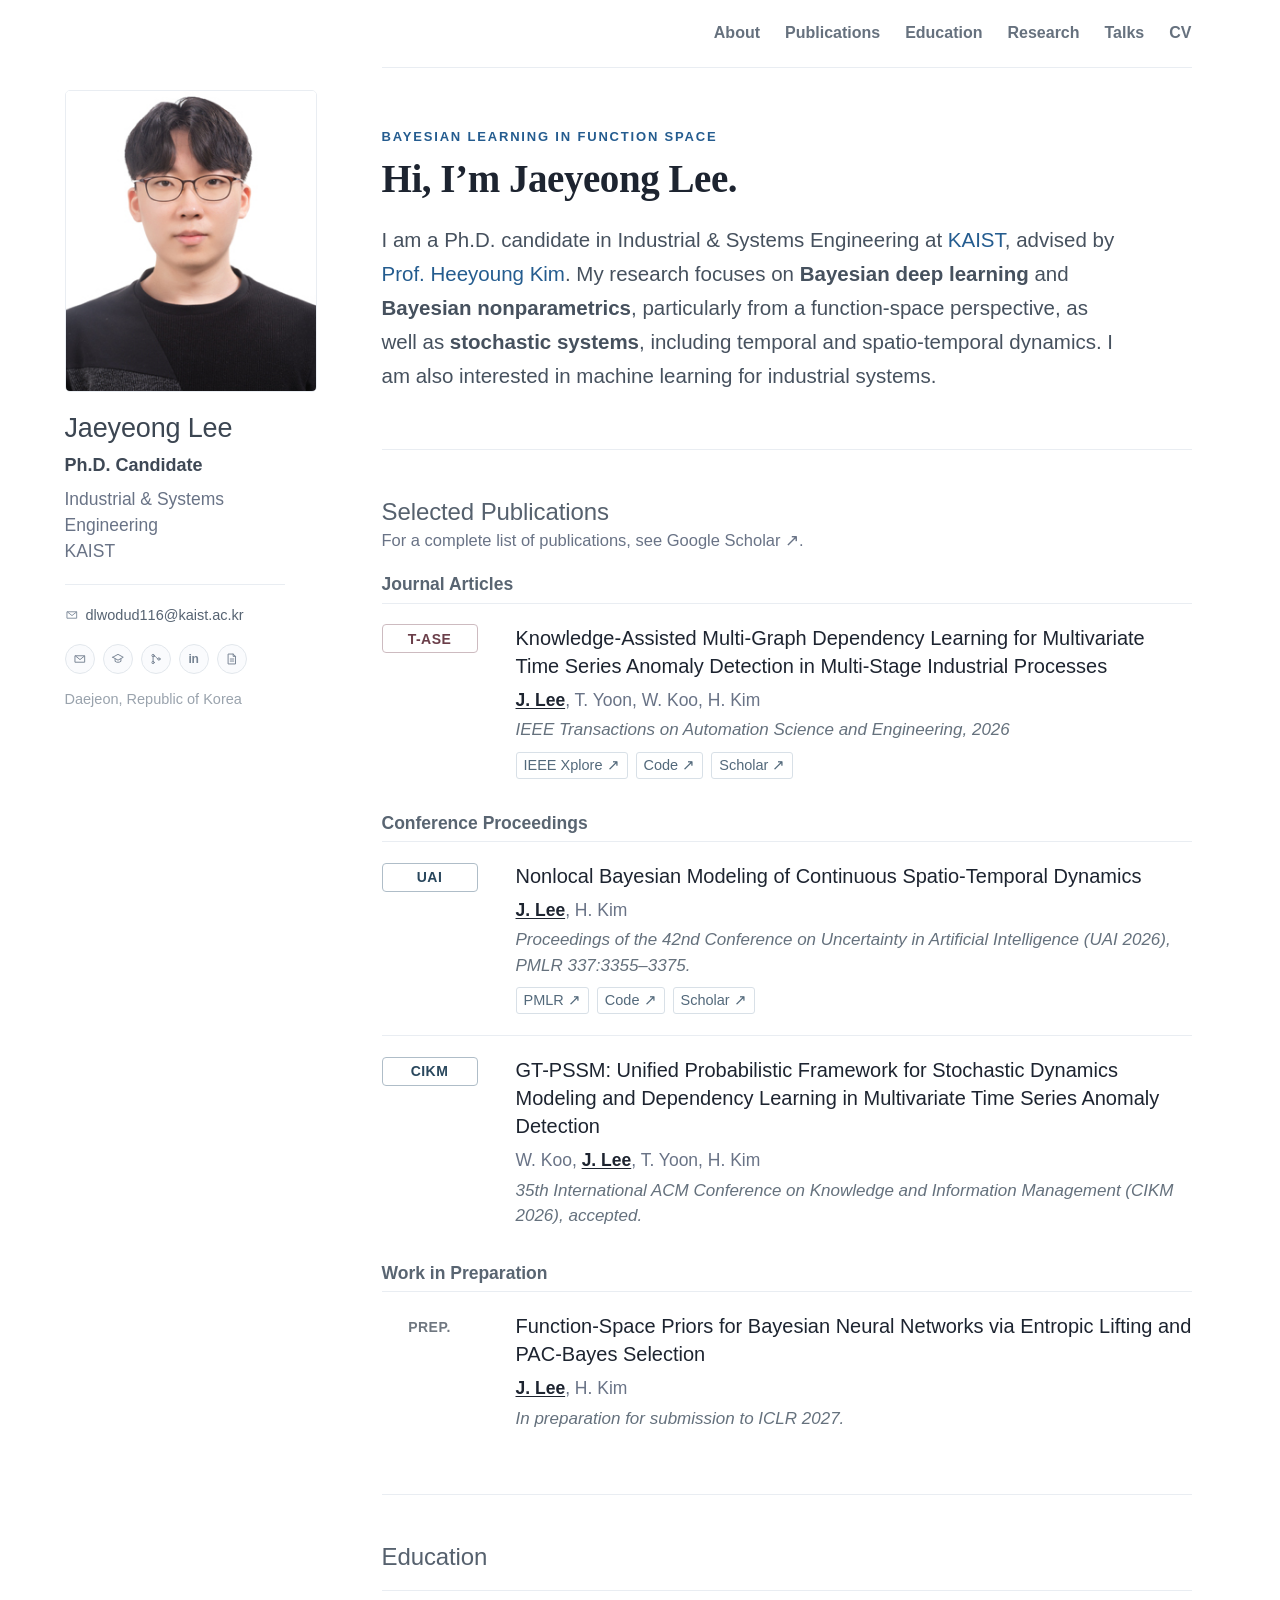
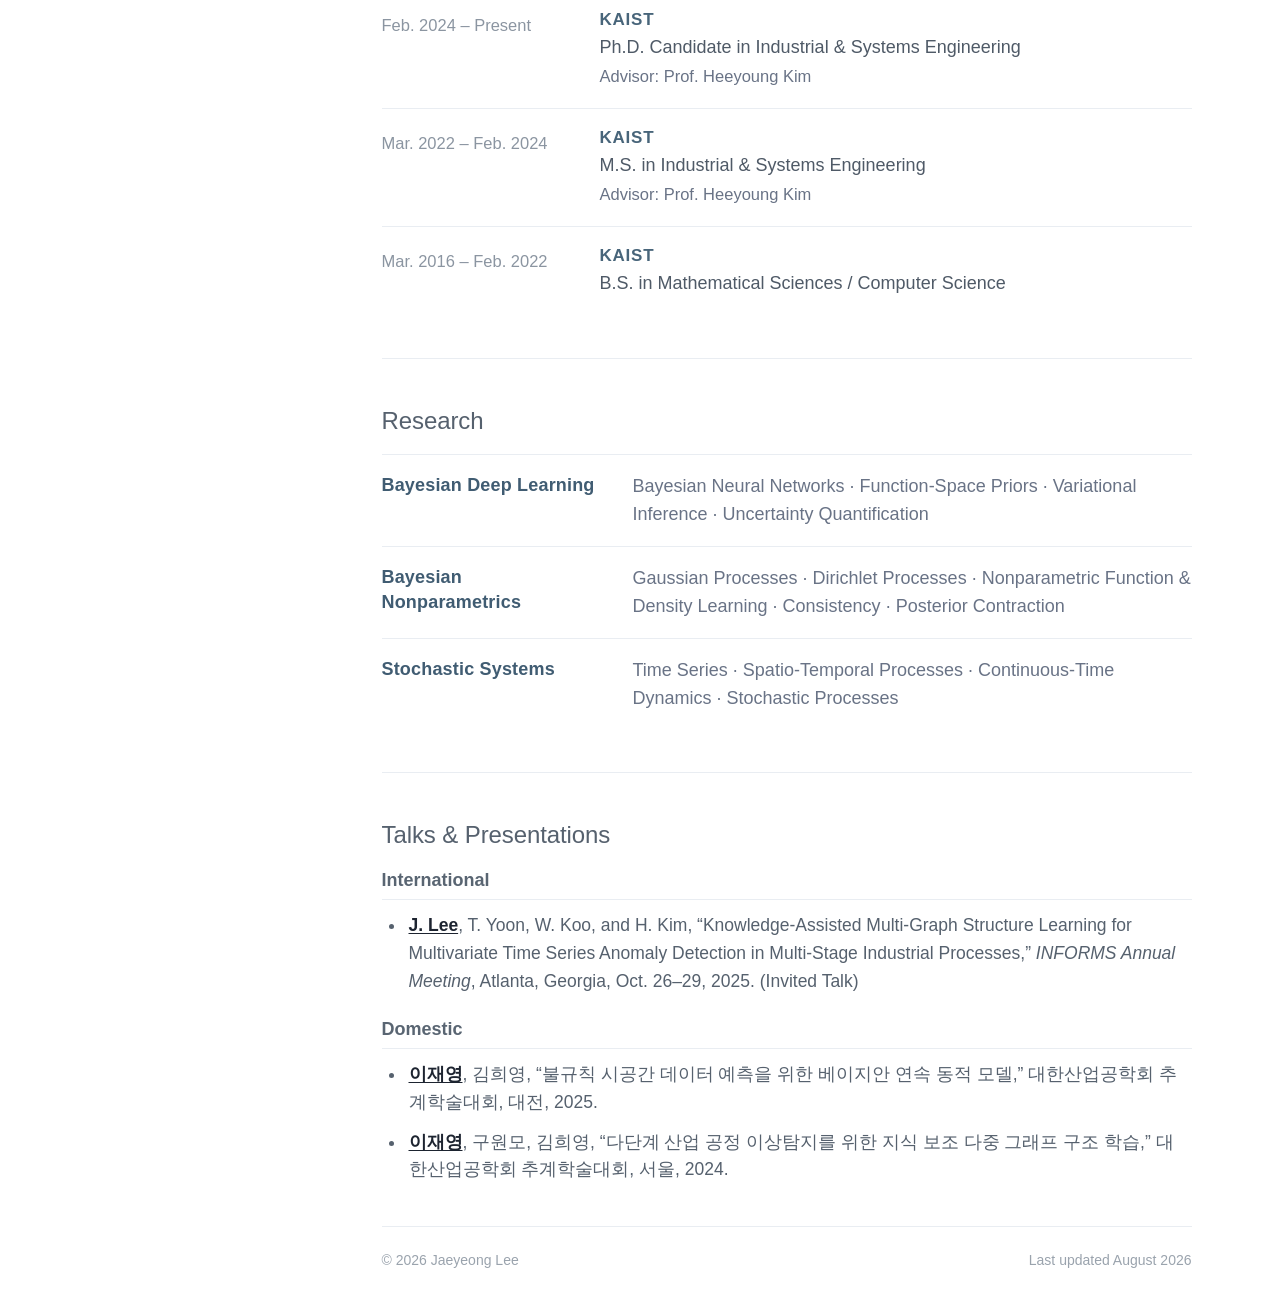
==== index.html @ d966ae67 "Use canonical IEEE and English Scholar links" ====
<!DOCTYPE html>

<html lang="en">
<head>
<meta charset="utf-8"/>
<meta content="width=device-width, initial-scale=1.0" name="viewport"/>
<meta content="Jaeyeong Lee — Ph.D. candidate at KAIST studying Bayesian deep learning, Bayesian nonparametrics, and stochastic systems, with a function-space perspective on Bayesian learning." name="description"/>
<meta content="#ffffff" name="theme-color"/>
<title>Jaeyeong Lee</title>
<link href="style.css" rel="stylesheet"/>
</head>
<body>
<div class="page-shell">
<aside aria-label="Profile" class="sidebar">
<a aria-label="Back to profile" class="portrait-wrap" href="#about">
<img alt="Portrait of Jaeyeong Lee" class="portrait" id="profile-photo" src="profile.jpg"/>
<div aria-hidden="true" class="photo-fallback" id="photo-fallback">JL</div>
</a>
<div class="identity"><h1>Jaeyeong Lee</h1><p class="role">Ph.D. Candidate</p><p class="affiliation">Industrial &amp; Systems Engineering<br/>KAIST</p></div>
<div class="sidebar-contact"><a class="contact-email" href="mailto:dlwodud116@kaist.ac.kr"><svg aria-hidden="true" viewBox="0 0 24 24"><path d="M4 6.5h16v11H4z"></path><path d="m4.5 7 7.5 6 7.5-6"></path></svg><span>dlwodud116@kaist.ac.kr</span></a><div aria-label="Profile links" class="social-links"><a aria-label="Email" class="social-link" href="mailto:dlwodud116@kaist.ac.kr" title="Email"><svg aria-hidden="true" viewBox="0 0 24 24"><path d="M4 6.5h16v11H4z"></path><path d="m4.5 7 7.5 6 7.5-6"></path></svg></a><a aria-label="Google Scholar" class="social-link" href="https://scholar.google.com/citations?user=GwBRBasAAAAJ&amp;hl=en" rel="noreferrer" target="_blank" title="Google Scholar"><svg aria-hidden="true" viewBox="0 0 24 24"><path d="M3 9 12 4l9 5-9 5-9-5Z"></path><path d="M7 12v4c2.7 2.2 7.3 2.2 10 0v-4"></path></svg></a><a aria-label="GitHub" class="social-link" href="https://github.com/JaeyeongLee1" rel="noreferrer" target="_blank" title="GitHub"><svg aria-hidden="true" viewBox="0 0 24 24"><circle cx="7" cy="6" r="2"></circle><circle cx="7" cy="18" r="2"></circle><circle cx="17" cy="12" r="2"></circle><path d="M7 8v8"></path><path d="M9 7c4 0 4 5 6 5"></path></svg></a><a aria-label="LinkedIn" class="social-link" href="https://www.linkedin.com/in/jaeyeong-lee-825931273/?isSelfProfile=true" rel="noreferrer" target="_blank" title="LinkedIn"><span aria-hidden="true" class="linkedin-mark">in</span></a><a aria-label="CV" class="social-link" href="cv.html" rel="noreferrer" target="_blank" title="CV"><svg aria-hidden="true" viewBox="0 0 24 24"><path d="M6 3.5h8l4 4v13H6z"></path><path d="M14 3.5v4h4"></path><path d="M9 12h6"></path><path d="M9 15.5h6"></path></svg></a></div></div>
<p class="sidebar-note">Daejeon, Republic of Korea</p></aside>
<main><nav aria-label="Page sections" class="top-nav"><a href="#about">About</a><a href="#publications">Publications</a><a href="#education">Education</a><a href="#research">Research</a><a href="#presentations">Talks</a><a href="cv.html" rel="noreferrer" target="_blank">CV</a></nav>
<section class="section intro-section" id="about"><p class="eyebrow">Bayesian Learning in Function Space</p><h2>Hi, I’m Jaeyeong Lee.</h2><p class="intro">I am a Ph.D. candidate in Industrial &amp; Systems Engineering at <a href="https://www.kaist.ac.kr/en/" rel="noreferrer" style="color: var(--accent);" target="_blank">KAIST</a>, advised by <a href="https://eds.kaist.ac.kr/" rel="noreferrer" style="color: var(--accent);" target="_blank">Prof. Heeyoung Kim</a>. My research focuses on <strong>Bayesian deep learning</strong> and <strong>Bayesian nonparametrics</strong>, particularly from a function-space perspective, as well as <strong>stochastic systems</strong>, including temporal and spatio-temporal dynamics. I am also interested in machine learning for industrial systems.</p></section>
<section class="section publications-section" id="publications"><div class="section-heading publication-heading"><div><h2>Selected Publications</h2><div class="scholar-link">For a complete list of publications, see <a href="https://scholar.google.com/citations?user=GwBRBasAAAAJ&amp;hl=en" rel="noreferrer" target="_blank">Google Scholar ↗</a>.</div></div></div><div class="publication-group"><h3 class="publication-group-title">Journal Articles</h3><div class="publication-list"><article class="publication"><div class="publication-label"><span>T-ASE</span></div><div class="publication-content"><h3><a href="https://ieeexplore.ieee.org/document/11614900" rel="noreferrer" target="_blank">Knowledge-Assisted Multi-Graph Dependency Learning for Multivariate Time Series Anomaly Detection in Multi-Stage Industrial Processes</a></h3><p class="authors"><strong>J. Lee</strong>, T. Yoon, W. Koo, H. Kim</p><p class="publication-venue">IEEE Transactions on Automation Science and Engineering, 2026</p><p class="pub-links"><a href="https://ieeexplore.ieee.org/document/11614900" rel="noreferrer" target="_blank">IEEE Xplore ↗</a> <a href="https://github.com/JaeyeongLee1/Knowledge-Assisted-Multi-Graph-Dependency-Learning" rel="noreferrer" target="_blank">Code ↗</a> <a href="https://scholar.google.com/citations?view_op=view_citation&amp;hl=en&amp;user=GwBRBasAAAAJ&amp;citation_for_view=GwBRBasAAAAJ:IjCSPb-OGe4C" rel="noreferrer" target="_blank">Scholar ↗</a></p></div></article></div></div><div class="publication-group"><h3 class="publication-group-title">Conference Proceedings</h3><div class="publication-list"><article class="publication"><div class="publication-label"><span>UAI</span></div><div class="publication-content"><h3><a href="https://proceedings.mlr.press/v337/lee26c.html" rel="noreferrer" target="_blank">Nonlocal Bayesian Modeling of Continuous Spatio-Temporal Dynamics</a></h3><p class="authors"><strong>J. Lee</strong>, H. Kim</p><p class="publication-venue">Proceedings of the 42nd Conference on Uncertainty in Artificial Intelligence (UAI 2026), PMLR 337:3355–3375.</p><p class="pub-links"><a href="https://proceedings.mlr.press/v337/lee26c.html" rel="noreferrer" target="_blank">PMLR ↗</a> <a href="https://github.com/JaeyeongLee1/NLBST" rel="noreferrer" target="_blank">Code ↗</a> <a href="https://scholar.google.com/citations?view_op=view_citation&amp;hl=en&amp;user=GwBRBasAAAAJ&amp;citation_for_view=GwBRBasAAAAJ:d1gkVwhDpl0C" rel="noreferrer" target="_blank">Scholar ↗</a></p></div></article><article class="publication"><div class="publication-label"><span>CIKM</span></div><div class="publication-content"><h3>GT-PSSM: Unified Probabilistic Framework for Stochastic Dynamics Modeling and Dependency Learning in Multivariate Time Series Anomaly Detection</h3><p class="authors">W. Koo, <strong>J. Lee</strong>, T. Yoon, H. Kim</p><p class="publication-venue">35th International ACM Conference on Knowledge and Information Management (CIKM 2026), accepted.</p></div></article></div></div><div class="publication-group"><h3 class="publication-group-title">Work in Preparation</h3><div class="publication-list"><article class="publication"><div class="publication-label"><span>PREP.</span></div><div class="publication-content"><h3>Function-Space Priors for Bayesian Neural Networks via Entropic Lifting and PAC-Bayes Selection</h3><p class="authors"><strong>J. Lee</strong>, H. Kim</p><p class="publication-venue">In preparation for submission to ICLR 2027.</p></div></article></div></div></section>
<section class="section" id="education"><div class="section-heading"><h2>Education</h2></div><div class="education-list"><article class="education-item"><div class="education-date">Feb. 2024 – Present</div><div><h3>KAIST</h3><p class="education-degree">Ph.D. Candidate in Industrial &amp; Systems Engineering</p><p class="muted">Advisor: Prof. Heeyoung Kim</p></div></article><article class="education-item"><div class="education-date">Mar. 2022 – Feb. 2024</div><div><h3>KAIST</h3><p class="education-degree">M.S. in Industrial &amp; Systems Engineering</p><p class="muted">Advisor: Prof. Heeyoung Kim</p></div></article><article class="education-item"><div class="education-date">Mar. 2016 – Feb. 2022</div><div><h3>KAIST</h3><p class="education-degree">B.S. in Mathematical Sciences / Computer Science</p></div></article></div></section>
<section class="section" id="research"><div class="section-heading"><h2>Research</h2></div><div class="interest-list"><article><h3>Bayesian Deep Learning</h3><p>Bayesian Neural Networks · Function-Space Priors · Variational Inference · Uncertainty Quantification</p></article><article><h3>Bayesian Nonparametrics</h3><p>Gaussian Processes · Dirichlet Processes · Nonparametric Function &amp; Density Learning · Consistency · Posterior Contraction</p></article><article><h3>Stochastic Systems</h3><p>Time Series · Spatio-Temporal Processes · Continuous-Time Dynamics · Stochastic Processes</p></article></div></section>
<section class="section" id="presentations"><div class="section-heading"><h2>Talks &amp; Presentations</h2></div><div class="presentation-group"><h3 class="presentation-group-title">International</h3><ul class="presentation-list"><li><strong>J. Lee</strong>, T. Yoon, W. Koo, and H. Kim, “Knowledge-Assisted Multi-Graph Structure Learning for Multivariate Time Series Anomaly Detection in Multi-Stage Industrial Processes,” <em>INFORMS Annual Meeting</em>, Atlanta, Georgia, Oct. 26–29, 2025. (Invited Talk)</li></ul></div><div class="presentation-group"><h3 class="presentation-group-title">Domestic</h3><ul class="presentation-list"><li><strong>이재영</strong>, 김희영, “불규칙 시공간 데이터 예측을 위한 베이지안 연속 동적 모델,” 대한산업공학회 추계학술대회, 대전, 2025.</li><li><strong>이재영</strong>, 구원모, 김희영, “다단계 산업 공정 이상탐지를 위한 지식 보조 다중 그래프 구조 학습,” 대한산업공학회 추계학술대회, 서울, 2024.</li></ul></div></section>
<footer><p>© <span id="year"></span> Jaeyeong Lee</p><p>Last updated August 2026</p></footer></main></div><script src="script.js"></script></body></html>
---- style.css ----
:root {
  --bg: #ffffff;
  --text: #1d2430;
  --muted: #697386;
  --line: #e9edf2;
  --soft: #f7f9fb;
  --accent: #245c8f;
  --accent-soft: #eaf2f8;
  --sidebar-width: 245px;
  --content-width: 810px;
}

* {
  box-sizing: border-box;
}

html {
  scroll-behavior: smooth;
}

body {
  margin: 0;
  background: var(--bg);
  color: var(--text);
  font-family: -apple-system, BlinkMacSystemFont, "Segoe UI", Helvetica, Arial, sans-serif;
  font-size: 19px;
  line-height: 1.64;
  -webkit-font-smoothing: antialiased;
}

a {
  color: inherit;
  text-decoration: none;
}

a:hover {
  color: var(--accent);
}

.page-shell {
  width: min(calc(var(--sidebar-width) + var(--content-width) + 96px), calc(100% - 48px));
  margin: 0 auto;
  display: grid;
  grid-template-columns: var(--sidebar-width) minmax(0, var(--content-width));
  gap: 72px;
  align-items: start;
}

.sidebar {
  position: sticky;
  top: 46px;
  min-height: calc(100vh - 92px);
  padding: 44px 0 28px;
}

.portrait-wrap {
  width: 252px;
  height: 302.4px;
  display: block;
  position: relative;
  overflow: hidden;
  border-radius: 5px;
  background: linear-gradient(145deg, #eaf0f5, #f6f8fa);
  border: 1px solid var(--line);
  margin-bottom: 20px;
}

.portrait {
  width: 100%;
  height: 100%;
  object-fit: cover;
  display: block;
}

.photo-fallback {
  position: absolute;
  inset: 0;
  display: none;
  align-items: center;
  justify-content: center;
  color: #6c7b8a;
  font-family: Georgia, "Times New Roman", serif;
  font-size: 42px;
  letter-spacing: -1px;
}

.photo-fallback.visible {
  display: flex;
}

.identity h1 {
  margin: 0 0 5px;
  color: #3c4652;
  font-family: inherit;
  font-size: 27px;
  font-weight: 500;
  letter-spacing: -0.15px;
  line-height: 1.25;
}

.role {
  margin: 0;
  color: #3e4855;
  font-size: 18px;
  font-weight: 600;
}

.affiliation {
  margin: 5px 0 0;
  color: var(--muted);
  font-size: 17.5px;
  line-height: 1.5;
}

.sidebar-contact {
  width: 220px;
  margin-top: 20px;
  padding-top: 15px;
  border-top: 1px solid var(--line);
}

.contact-email {
  display: inline-flex;
  align-items: center;
  gap: 7px;
  max-width: 100%;
  color: #566372;
  font-size: 14.5px;
  line-height: 1.35;
}

.contact-email svg {
  width: 14px;
  height: 14px;
  flex: 0 0 auto;
  fill: none;
  stroke: #7b8897;
  stroke-width: 1.55;
  stroke-linecap: round;
  stroke-linejoin: round;
}

.contact-email:hover {
  color: var(--accent);
}

.contact-email:hover svg {
  stroke: var(--accent);
}

.social-links {
  display: flex;
  align-items: center;
  gap: 8px;
  margin-top: 12px;
}

.social-link {
  width: 30px;
  height: 30px;
  display: inline-flex;
  align-items: center;
  justify-content: center;
  border: 1px solid #e2e7ec;
  border-radius: 50%;
  background: #fafbfd;
  color: #778493;
  transition: color 0.16s ease, border-color 0.16s ease, background 0.16s ease;
}

.social-link svg {
  width: 14px;
  height: 14px;
  fill: none;
  stroke: currentColor;
  stroke-width: 1.65;
  stroke-linecap: round;
  stroke-linejoin: round;
}

.social-link:hover {
  color: var(--accent);
  border-color: #c6d5e1;
  background: #f5f8fb;
}

.linkedin-mark {
  font-size: 12px;
  line-height: 1;
  font-weight: 700;
  letter-spacing: -0.03em;
}

.sidebar-note {
  margin-top: 14px;
  color: #9aa3ad;
  font-size: 14.5px;
}

main {
  min-width: 0;
  padding-bottom: 28px;
}

.top-nav {
  display: flex;
  justify-content: flex-end;
  gap: 25px;
  min-height: 68px;
  align-items: center;
  border-bottom: 1px solid var(--line);
  color: #66717e;
  font-size: 16px;
  font-weight: 600;
}

.top-nav a:hover {
  color: var(--text);
}

.section {
  padding: 46px 0 42px;
  border-bottom: 1px solid var(--line);
  scroll-margin-top: 20px;
}

.intro-section {
  padding-top: 58px;
}

.eyebrow,
.section-kicker {
  margin: 0 0 8px;
  color: var(--accent);
  text-transform: uppercase;
  letter-spacing: 0.14em;
  font-size: 13px;
  font-weight: 700;
}

.section h2 {
  margin: 0;
  color: #56616e;
  font-family: inherit;
  font-size: 24px;
  line-height: 1.3;
  letter-spacing: -0.1px;
  font-weight: 500;
}

.intro-section h2 {
  color: var(--text);
  font-family: Georgia, "Times New Roman", serif;
  font-size: 39px;
  line-height: 1.22;
  letter-spacing: -0.45px;
  font-weight: 600;
  margin-bottom: 20px;
}

.intro {
  max-width: 745px;
  margin: 0 0 14px;
  color: #46515e;
  font-size: 20.5px;
  line-height: 1.66;
}

.section-heading {
  margin-bottom: 18px;
}

.interest-list {
  display: grid;
  gap: 0;
  border-top: 1px solid var(--line);
}

.interest-list article {
  padding: 18px 0 17px;
  display: grid;
  grid-template-columns: 225px 1fr;
  gap: 26px;
  border-bottom: 1px solid var(--line);
}

.interest-list article:last-child {
  border-bottom: 0;
}

.interest-list h3 {
  margin: 0;
  color: #405c72;
  font-size: 18px;
  line-height: 1.4;
  font-weight: 550;
  letter-spacing: 0.01em;
}

.timeline h3 {
  margin: 0;
  font-size: 18px;
  line-height: 1.4;
  font-weight: 700;
}

.interest-list p {
  margin: 0;
  color: var(--muted);
  font-size: 18px;
  line-height: 1.55;
}

.timeline {
  border-top: 1px solid var(--line);
  padding-top: 18px;
}

.timeline-item {
  position: relative;
  display: grid;
  grid-template-columns: 10px 1fr;
  gap: 17px;
}

.timeline-marker {
  width: 8px;
  height: 8px;
  margin-top: 9px;
  border-radius: 999px;
  background: var(--accent);
  box-shadow: 0 0 0 5px var(--accent-soft);
}

.timeline-title {
  margin: 3px 0 2px;
  color: #3e4855;
  font-size: 18px;
}

.muted {
  color: var(--muted);
  font-size: 16.5px;
  margin: 0;
}

.education-list {
  border-top: 1px solid var(--line);
}

.education-item {
  display: grid;
  grid-template-columns: 190px 1fr;
  gap: 28px;
  padding: 18px 0;
  border-bottom: 1px solid var(--line);
}

.education-item:last-child {
  border-bottom: 0;
}

.education-date {
  color: #8b95a1;
  font-size: 16.5px;
  padding-top: 3px;
}

.education-item h3 {
  margin: 0 0 2px;
  color: #48657a;
  font-size: 17px;
  line-height: 1.3;
  font-weight: 600;
  letter-spacing: 0.045em;
}

.education-degree {
  margin: 0;
  color: #4f5a67;
  font-size: 18px;
}

.publication-heading {
  display: flex;
  align-items: end;
  justify-content: space-between;
  gap: 24px;
}

.scholar-link {
  color: var(--muted);
  font-size: 16.5px;
  white-space: nowrap;
  padding-bottom: 1px;
}

.publication-group + .publication-group {
  margin-top: 12px;
}

.publication-group-title {
  margin: 0 0 6px;
  color: #596572;
  font-size: 17.5px;
  line-height: 1.35;
  font-weight: 600;
  letter-spacing: 0;
}

.publication-list {
  border-top: 1px solid var(--line);
}

.publication {
  display: grid;
  grid-template-columns: 110px minmax(0, 1fr);
  gap: 24px;
  align-items: start;
  padding: 20px 0 21px;
  border-bottom: 1px solid var(--line);
}

.publication:last-child {
  border-bottom: 0;
}

.publication-label {
  padding-top: 0;
  transform: translateY(-3px);
}

.publication-label span {
  width: 96px;
  min-height: 29px;
  padding: 5px 11px 4px;
  display: inline-flex;
  align-items: center;
  justify-content: center;
  border: 1px solid #afbdc8;
  border-radius: 4px;
  background: #ffffff;
  color: #314f66;
  font-size: 14px;
  line-height: 1.2;
  font-weight: 650;
  letter-spacing: 0.035em;
}

.publications-section > .publication-group:not(:last-of-type) .publication-label span {
  font-size: 15px;
}

.publications-section > .publication-group:last-of-type .publication-label span {
  border-color: #cfd4d9;
  color: #6f7780;
}

.publication-content {
  min-width: 0;
}

.publication h3 {
  margin: 0 0 7px;
  font-size: 20px;
  line-height: 1.4;
  font-weight: 500;
}

.publication h3 a:hover {
  color: var(--accent);
}

.authors,
.publication-venue {
  margin: 0;
  color: var(--muted);
  font-size: 17.5px;
  line-height: 1.5;
}

.authors {
  margin-bottom: 4px;
}

.publication-venue {
  color: #65717d;
  font-size: 17px;
  font-weight: 400;
  font-style: italic;
}

.authors strong {
  color: var(--text);
  font-weight: 600;
  text-decoration: underline;
  text-decoration-thickness: 1px;
  text-underline-offset: 2px;
}

.pub-links {
  display: flex;
  gap: 8px;
  margin: 9px 0 0;
  font-size: 14.5px;
}

.pub-links a {
  padding: 2px 7px;
  border: 1px solid #d8e0e7;
  border-radius: 3px;
  color: #53697b;
  line-height: 1.45;
}

.pub-links a:hover {
  color: var(--accent);
  border-color: #b8cad8;
}

.presentation-group + .presentation-group {
  margin-top: 22px;
}

.presentation-group-title {
  margin: 0 0 7px;
  color: #596572;
  font-size: 18px;
  line-height: 1.35;
  font-weight: 600;
}

.presentation-list {
  margin: 0;
  padding: 12px 0 0 24px;
  border-top: 1px solid var(--line);
}

.presentation-list li {
  margin: 0 0 12px;
  padding-left: 3px;
  color: #56616e;
  font-size: 17.5px;
  line-height: 1.58;
}

.presentation-list li:last-child {
  margin-bottom: 0;
}

.presentation-list a {
  color: inherit;
  border-bottom: 1px solid #c4d1dc;
}

.presentation-list a:hover {
  color: var(--accent);
  border-bottom-color: var(--accent);
}

.presentation-list strong {
  color: var(--text);
  font-weight: 600;
  text-decoration: underline;
  text-decoration-thickness: 1px;
  text-underline-offset: 2px;
}

footer {
  display: flex;
  justify-content: space-between;
  gap: 16px;
  color: #9aa3ad;
  font-size: 14px;
  padding: 22px 0 8px;
}

footer p {
  margin: 0;
}

@media (max-width: 900px) {
  .page-shell {
    width: min(720px, calc(100% - 40px));
    display: block;
  }

  .sidebar {
    position: static;
    min-height: auto;
    padding: 34px 0 18px;
    display: grid;
    grid-template-columns: 120px 1fr;
    column-gap: 25px;
    align-items: start;
  }

  .portrait-wrap {
    width: 120px;
    height: 144px;
    grid-row: 1 / span 4;
    margin: 0;
  }

  .sidebar-contact {
    width: auto;
    margin-top: 12px;
    padding-top: 10px;
  }

  .sidebar-note {
    margin: 8px 0 0;
  }

  .top-nav {
    justify-content: flex-start;
    overflow-x: auto;
  }
}

@media (max-width: 620px) {
  .page-shell {
    width: min(100% - 30px, 560px);
  }

  .sidebar {
    grid-template-columns: 92px 1fr;
    column-gap: 18px;
  }

  .portrait-wrap {
    width: 92px;
    height: 112px;
  }

  .identity h1 {
    font-size: 24px;
  }

  .role {
    font-size: 16.5px;
  }

  .affiliation {
    font-size: 16px;
  }

  .contact-email {
    font-size: 14px;
  }

  .social-links {
    gap: 7px;
    margin-top: 10px;
  }

  .social-link {
    width: 28px;
    height: 28px;
  }

  .top-nav {
    gap: 18px;
    min-height: 58px;
    font-size: 15px;
  }

  .section,
  .intro-section {
    padding: 36px 0 34px;
  }

  .section h2 {
    font-size: 22px;
  }

  .intro-section h2 {
    font-size: 33px;
  }

  .intro {
    font-size: 19px;
    line-height: 1.6;
  }

  .interest-list article {
    grid-template-columns: 1fr;
    gap: 5px;
    padding: 16px 0 15px;
  }

  .interest-list h3,
  .interest-list p,
  .education-degree {
    font-size: 17px;
  }

  .education-item {
    grid-template-columns: 1fr;
    gap: 4px;
    padding: 16px 0;
  }

  .education-date,
  .muted {
    font-size: 15.5px;
  }

  .publication-heading {
    align-items: flex-start;
    flex-direction: column;
    gap: 8px;
  }

  .publication-group-title,
  .presentation-group-title {
    font-size: 17px;
  }

  .publication {
    grid-template-columns: 1fr;
    gap: 8px;
    padding: 17px 0 18px;
  }

  .publication-label {
    padding-top: 0;
  }

  .publication-label span {
    width: auto;
    min-width: 78px;
    min-height: 25px;
    font-size: 13px;
  }

  .publications-section > .publication-group:not(:last-of-type) .publication-label span {
    font-size: 13px;
  }

  .publication h3 {
    font-size: 19px;
  }

  .authors,
  .presentation-list li {
    font-size: 17px;
  }

  .publication-venue {
    font-size: 16.5px;
  }

  footer {
    flex-direction: column;
    gap: 3px;
  }
}
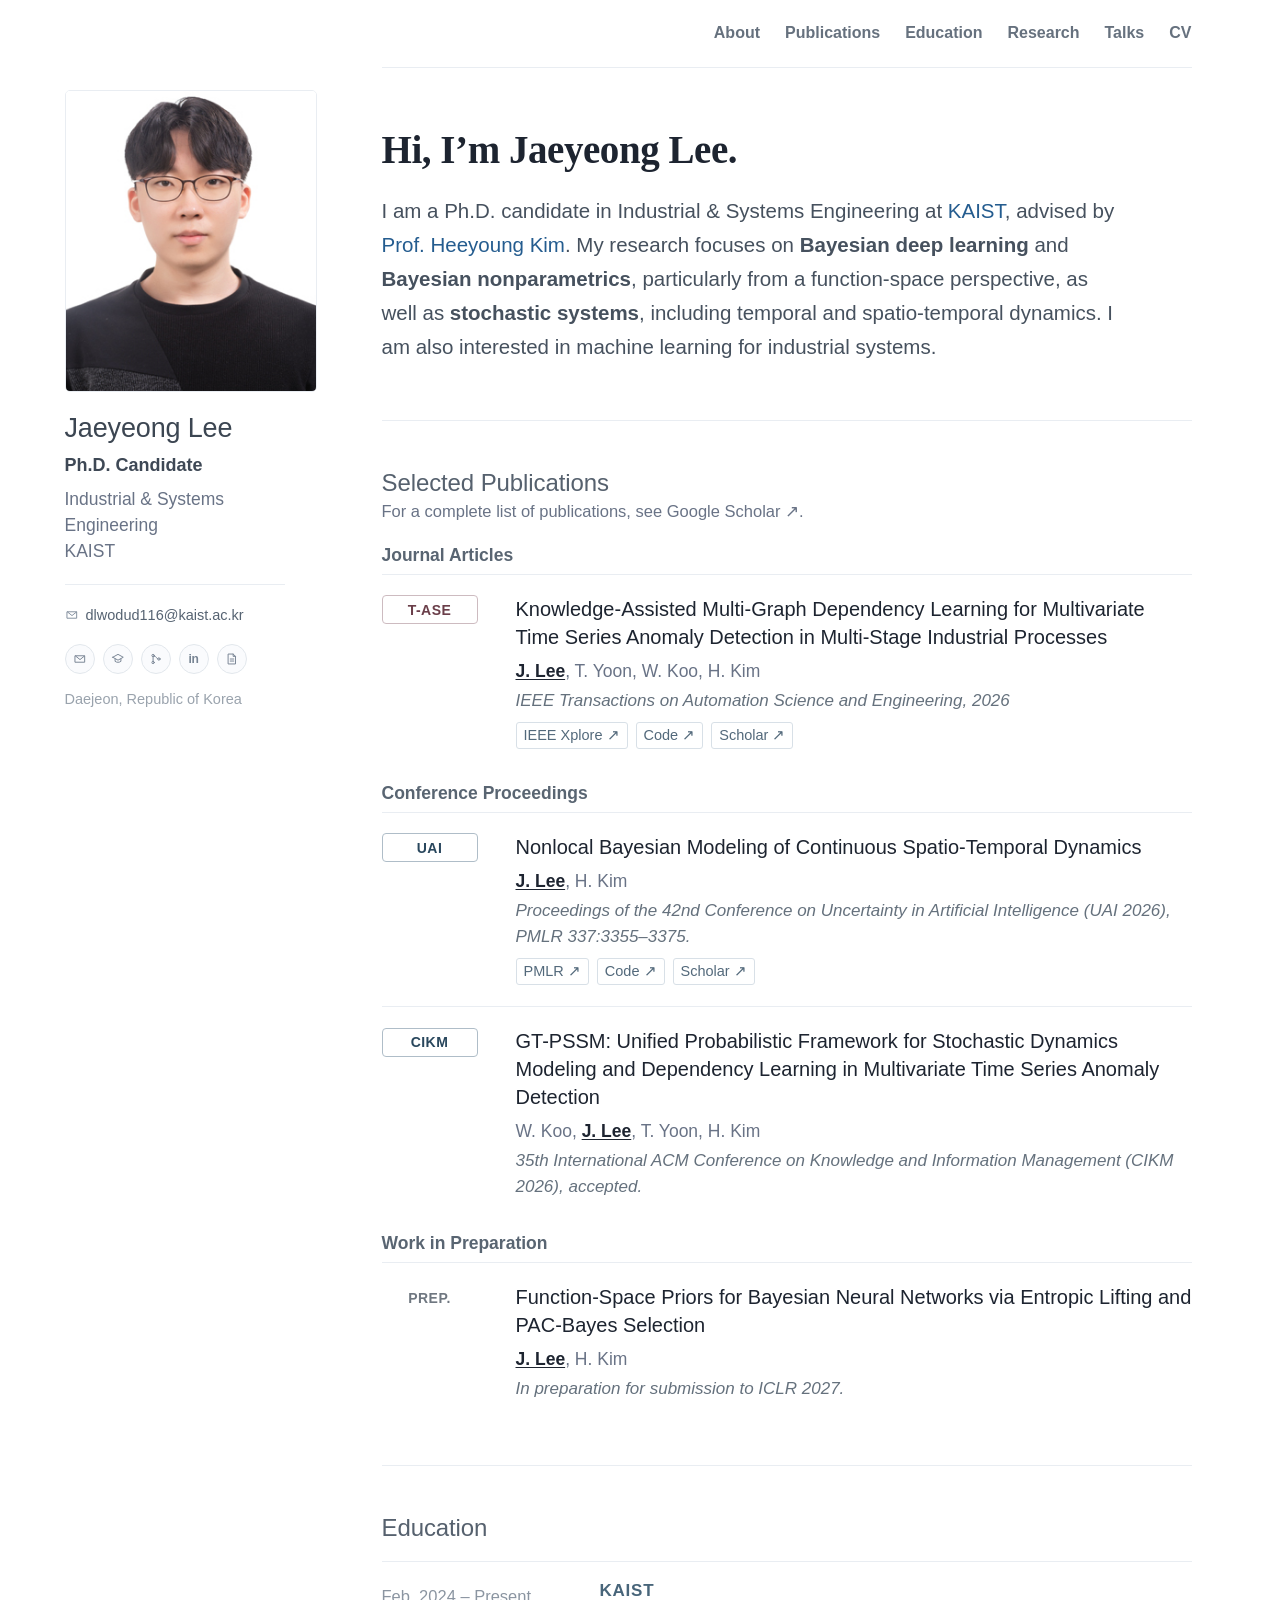
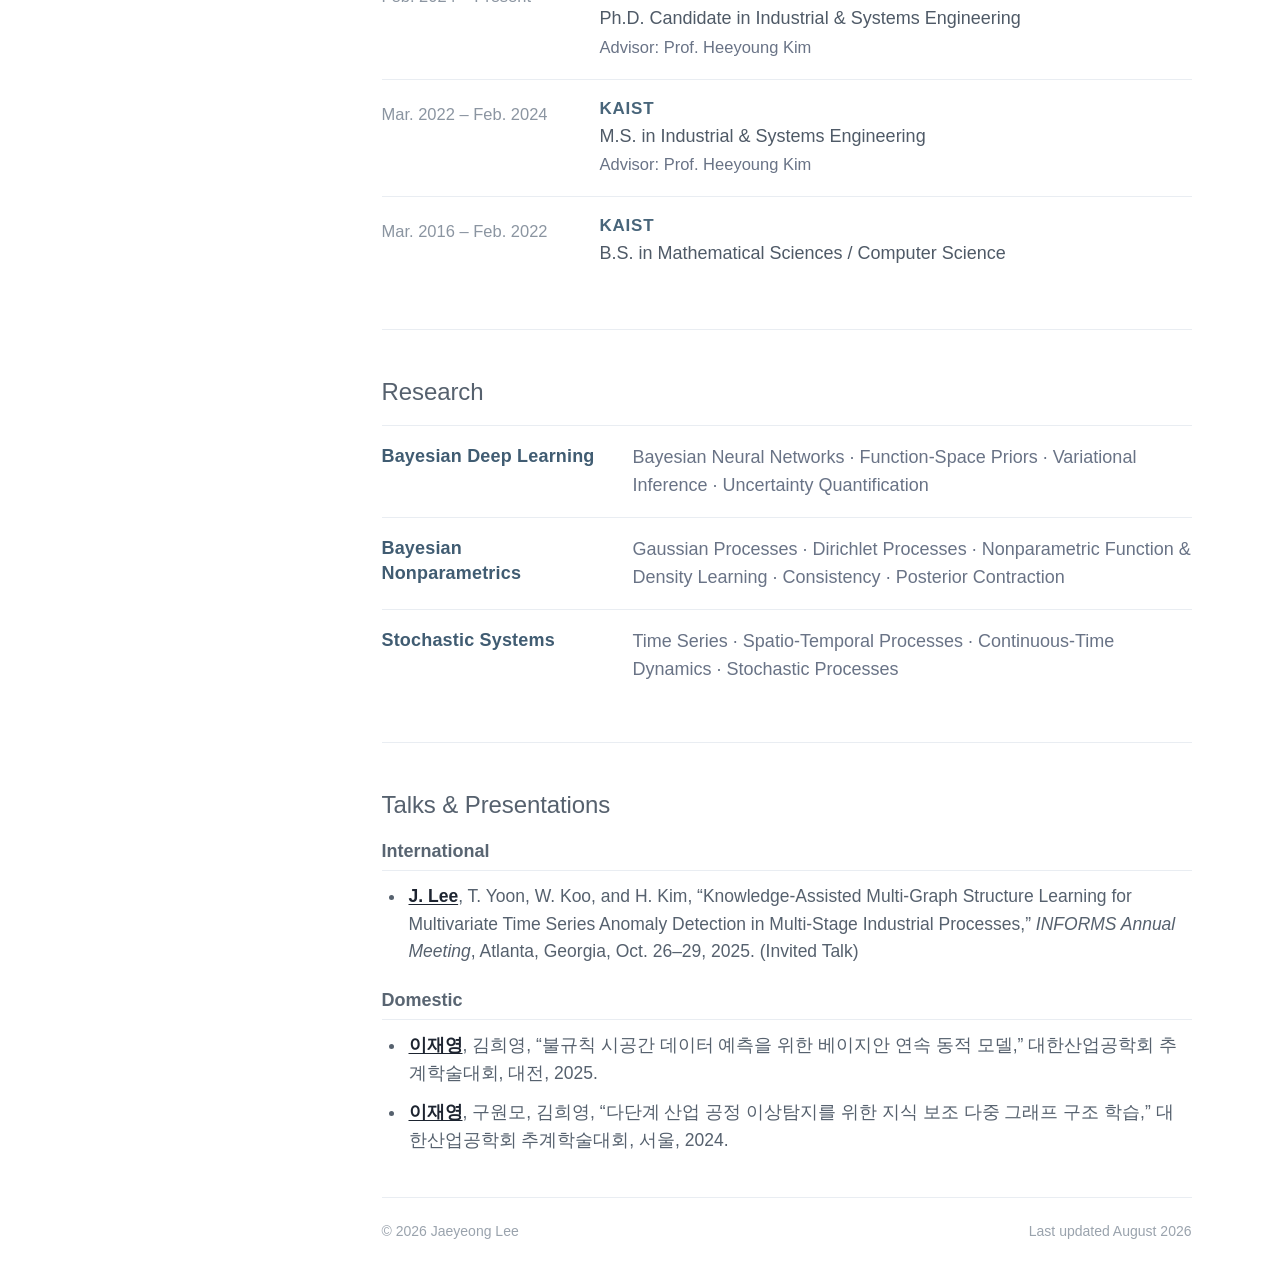
==== commit 17cb15b3: "Remove homepage eyebrow tagline" ====
--- a/index.html
+++ b/index.html
@@ -20,7 +20,7 @@
 <div class="sidebar-contact"><a class="contact-email" href="mailto:dlwodud116@kaist.ac.kr"><svg aria-hidden="true" viewBox="0 0 24 24"><path d="M4 6.5h16v11H4z"></path><path d="m4.5 7 7.5 6 7.5-6"></path></svg><span>dlwodud116@kaist.ac.kr</span></a><div aria-label="Profile links" class="social-links"><a aria-label="Email" class="social-link" href="mailto:dlwodud116@kaist.ac.kr" title="Email"><svg aria-hidden="true" viewBox="0 0 24 24"><path d="M4 6.5h16v11H4z"></path><path d="m4.5 7 7.5 6 7.5-6"></path></svg></a><a aria-label="Google Scholar" class="social-link" href="https://scholar.google.com/citations?user=GwBRBasAAAAJ&amp;hl=en" rel="noreferrer" target="_blank" title="Google Scholar"><svg aria-hidden="true" viewBox="0 0 24 24"><path d="M3 9 12 4l9 5-9 5-9-5Z"></path><path d="M7 12v4c2.7 2.2 7.3 2.2 10 0v-4"></path></svg></a><a aria-label="GitHub" class="social-link" href="https://github.com/JaeyeongLee1" rel="noreferrer" target="_blank" title="GitHub"><svg aria-hidden="true" viewBox="0 0 24 24"><circle cx="7" cy="6" r="2"></circle><circle cx="7" cy="18" r="2"></circle><circle cx="17" cy="12" r="2"></circle><path d="M7 8v8"></path><path d="M9 7c4 0 4 5 6 5"></path></svg></a><a aria-label="LinkedIn" class="social-link" href="https://www.linkedin.com/in/jaeyeong-lee-825931273/?isSelfProfile=true" rel="noreferrer" target="_blank" title="LinkedIn"><span aria-hidden="true" class="linkedin-mark">in</span></a><a aria-label="CV" class="social-link" href="cv.html" rel="noreferrer" target="_blank" title="CV"><svg aria-hidden="true" viewBox="0 0 24 24"><path d="M6 3.5h8l4 4v13H6z"></path><path d="M14 3.5v4h4"></path><path d="M9 12h6"></path><path d="M9 15.5h6"></path></svg></a></div></div>
 <p class="sidebar-note">Daejeon, Republic of Korea</p></aside>
 <main><nav aria-label="Page sections" class="top-nav"><a href="#about">About</a><a href="#publications">Publications</a><a href="#education">Education</a><a href="#research">Research</a><a href="#presentations">Talks</a><a href="cv.html" rel="noreferrer" target="_blank">CV</a></nav>
-<section class="section intro-section" id="about"><p class="eyebrow">Bayesian Learning in Function Space</p><h2>Hi, I’m Jaeyeong Lee.</h2><p class="intro">I am a Ph.D. candidate in Industrial &amp; Systems Engineering at <a href="https://www.kaist.ac.kr/en/" rel="noreferrer" style="color: var(--accent);" target="_blank">KAIST</a>, advised by <a href="https://eds.kaist.ac.kr/" rel="noreferrer" style="color: var(--accent);" target="_blank">Prof. Heeyoung Kim</a>. My research focuses on <strong>Bayesian deep learning</strong> and <strong>Bayesian nonparametrics</strong>, particularly from a function-space perspective, as well as <strong>stochastic systems</strong>, including temporal and spatio-temporal dynamics. I am also interested in machine learning for industrial systems.</p></section>
+<section class="section intro-section" id="about"><h2>Hi, I’m Jaeyeong Lee.</h2><p class="intro">I am a Ph.D. candidate in Industrial &amp; Systems Engineering at <a href="https://www.kaist.ac.kr/en/" rel="noreferrer" style="color: var(--accent);" target="_blank">KAIST</a>, advised by <a href="https://eds.kaist.ac.kr/" rel="noreferrer" style="color: var(--accent);" target="_blank">Prof. Heeyoung Kim</a>. My research focuses on <strong>Bayesian deep learning</strong> and <strong>Bayesian nonparametrics</strong>, particularly from a function-space perspective, as well as <strong>stochastic systems</strong>, including temporal and spatio-temporal dynamics. I am also interested in machine learning for industrial systems.</p></section>
 <section class="section publications-section" id="publications"><div class="section-heading publication-heading"><div><h2>Selected Publications</h2><div class="scholar-link">For a complete list of publications, see <a href="https://scholar.google.com/citations?user=GwBRBasAAAAJ&amp;hl=en" rel="noreferrer" target="_blank">Google Scholar ↗</a>.</div></div></div><div class="publication-group"><h3 class="publication-group-title">Journal Articles</h3><div class="publication-list"><article class="publication"><div class="publication-label"><span>T-ASE</span></div><div class="publication-content"><h3><a href="https://ieeexplore.ieee.org/document/11614900" rel="noreferrer" target="_blank">Knowledge-Assisted Multi-Graph Dependency Learning for Multivariate Time Series Anomaly Detection in Multi-Stage Industrial Processes</a></h3><p class="authors"><strong>J. Lee</strong>, T. Yoon, W. Koo, H. Kim</p><p class="publication-venue">IEEE Transactions on Automation Science and Engineering, 2026</p><p class="pub-links"><a href="https://ieeexplore.ieee.org/document/11614900" rel="noreferrer" target="_blank">IEEE Xplore ↗</a> <a href="https://github.com/JaeyeongLee1/Knowledge-Assisted-Multi-Graph-Dependency-Learning" rel="noreferrer" target="_blank">Code ↗</a> <a href="https://scholar.google.com/citations?view_op=view_citation&amp;hl=en&amp;user=GwBRBasAAAAJ&amp;citation_for_view=GwBRBasAAAAJ:IjCSPb-OGe4C" rel="noreferrer" target="_blank">Scholar ↗</a></p></div></article></div></div><div class="publication-group"><h3 class="publication-group-title">Conference Proceedings</h3><div class="publication-list"><article class="publication"><div class="publication-label"><span>UAI</span></div><div class="publication-content"><h3><a href="https://proceedings.mlr.press/v337/lee26c.html" rel="noreferrer" target="_blank">Nonlocal Bayesian Modeling of Continuous Spatio-Temporal Dynamics</a></h3><p class="authors"><strong>J. Lee</strong>, H. Kim</p><p class="publication-venue">Proceedings of the 42nd Conference on Uncertainty in Artificial Intelligence (UAI 2026), PMLR 337:3355–3375.</p><p class="pub-links"><a href="https://proceedings.mlr.press/v337/lee26c.html" rel="noreferrer" target="_blank">PMLR ↗</a> <a href="https://github.com/JaeyeongLee1/NLBST" rel="noreferrer" target="_blank">Code ↗</a> <a href="https://scholar.google.com/citations?view_op=view_citation&amp;hl=en&amp;user=GwBRBasAAAAJ&amp;citation_for_view=GwBRBasAAAAJ:d1gkVwhDpl0C" rel="noreferrer" target="_blank">Scholar ↗</a></p></div></article><article class="publication"><div class="publication-label"><span>CIKM</span></div><div class="publication-content"><h3>GT-PSSM: Unified Probabilistic Framework for Stochastic Dynamics Modeling and Dependency Learning in Multivariate Time Series Anomaly Detection</h3><p class="authors">W. Koo, <strong>J. Lee</strong>, T. Yoon, H. Kim</p><p class="publication-venue">35th International ACM Conference on Knowledge and Information Management (CIKM 2026), accepted.</p></div></article></div></div><div class="publication-group"><h3 class="publication-group-title">Work in Preparation</h3><div class="publication-list"><article class="publication"><div class="publication-label"><span>PREP.</span></div><div class="publication-content"><h3>Function-Space Priors for Bayesian Neural Networks via Entropic Lifting and PAC-Bayes Selection</h3><p class="authors"><strong>J. Lee</strong>, H. Kim</p><p class="publication-venue">In preparation for submission to ICLR 2027.</p></div></article></div></div></section>
 <section class="section" id="education"><div class="section-heading"><h2>Education</h2></div><div class="education-list"><article class="education-item"><div class="education-date">Feb. 2024 – Present</div><div><h3>KAIST</h3><p class="education-degree">Ph.D. Candidate in Industrial &amp; Systems Engineering</p><p class="muted">Advisor: Prof. Heeyoung Kim</p></div></article><article class="education-item"><div class="education-date">Mar. 2022 – Feb. 2024</div><div><h3>KAIST</h3><p class="education-degree">M.S. in Industrial &amp; Systems Engineering</p><p class="muted">Advisor: Prof. Heeyoung Kim</p></div></article><article class="education-item"><div class="education-date">Mar. 2016 – Feb. 2022</div><div><h3>KAIST</h3><p class="education-degree">B.S. in Mathematical Sciences / Computer Science</p></div></article></div></section>
 <section class="section" id="research"><div class="section-heading"><h2>Research</h2></div><div class="interest-list"><article><h3>Bayesian Deep Learning</h3><p>Bayesian Neural Networks · Function-Space Priors · Variational Inference · Uncertainty Quantification</p></article><article><h3>Bayesian Nonparametrics</h3><p>Gaussian Processes · Dirichlet Processes · Nonparametric Function &amp; Density Learning · Consistency · Posterior Contraction</p></article><article><h3>Stochastic Systems</h3><p>Time Series · Spatio-Temporal Processes · Continuous-Time Dynamics · Stochastic Processes</p></article></div></section>
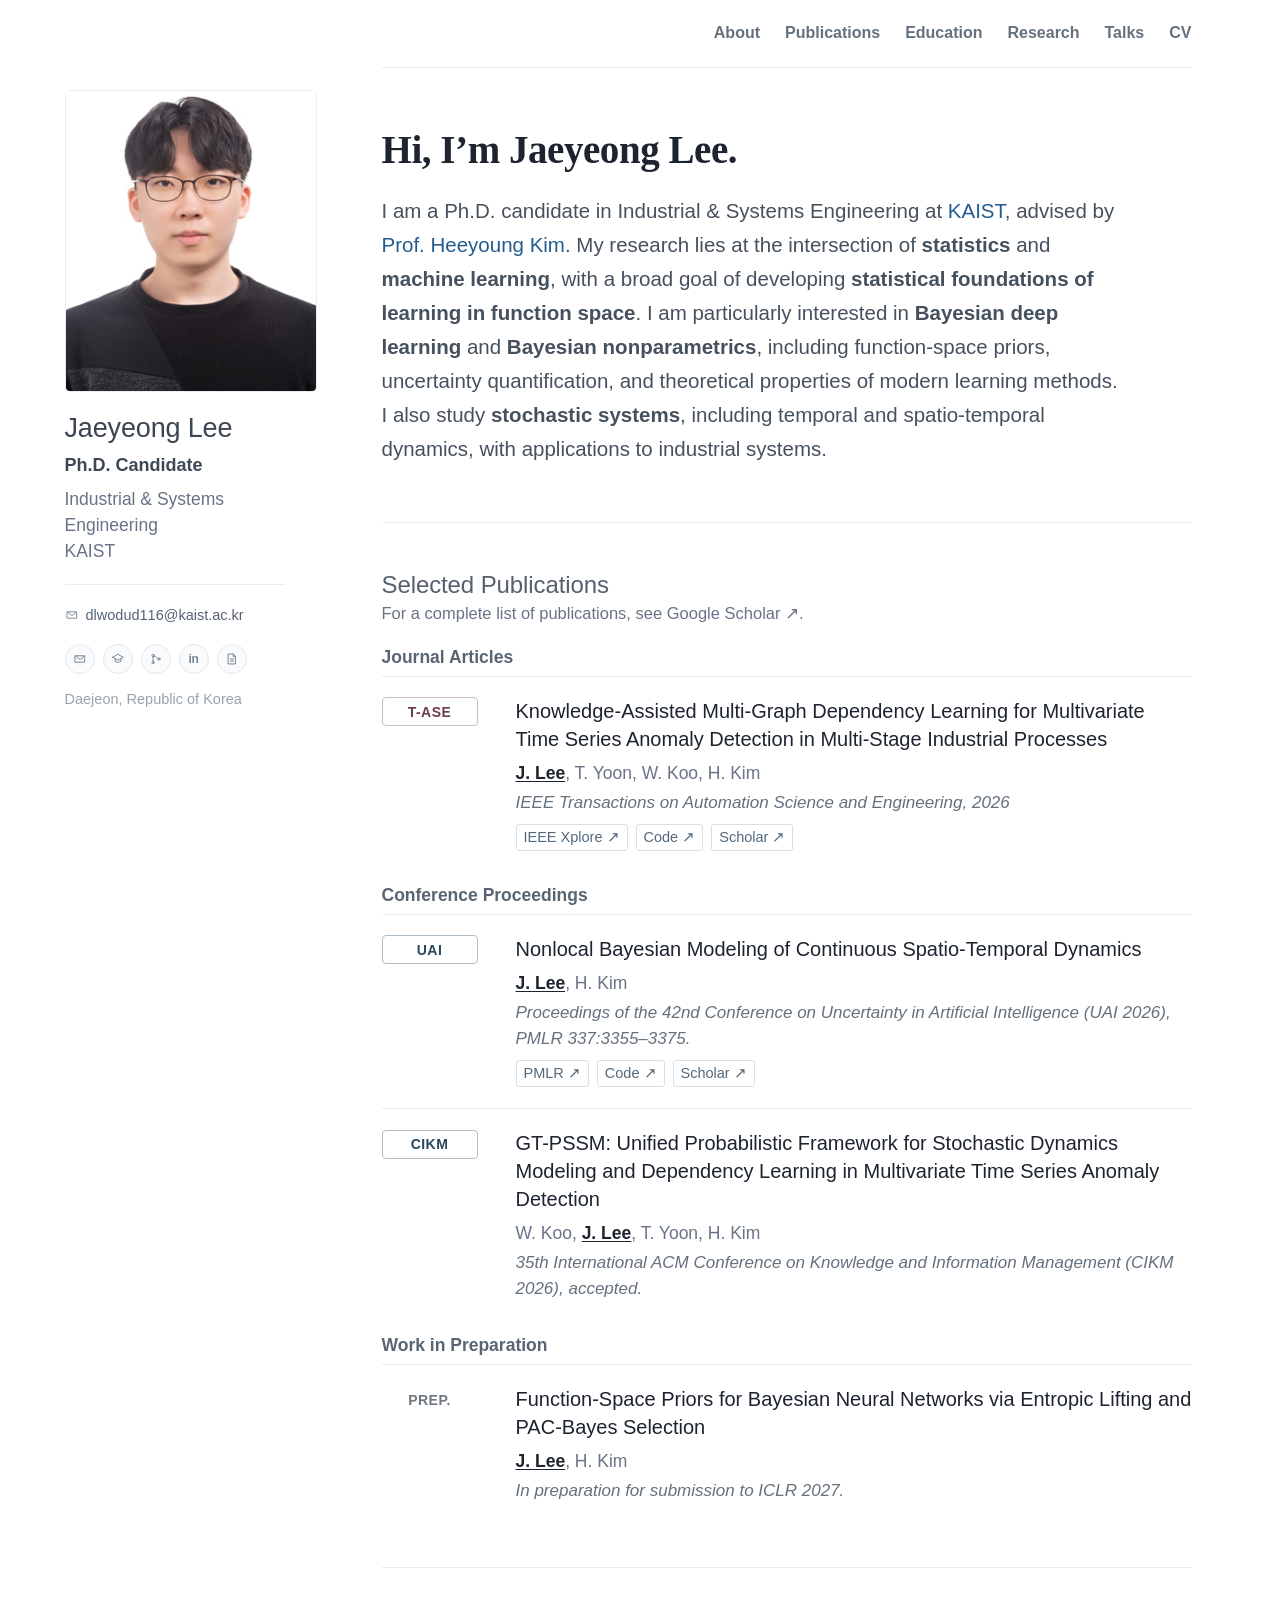
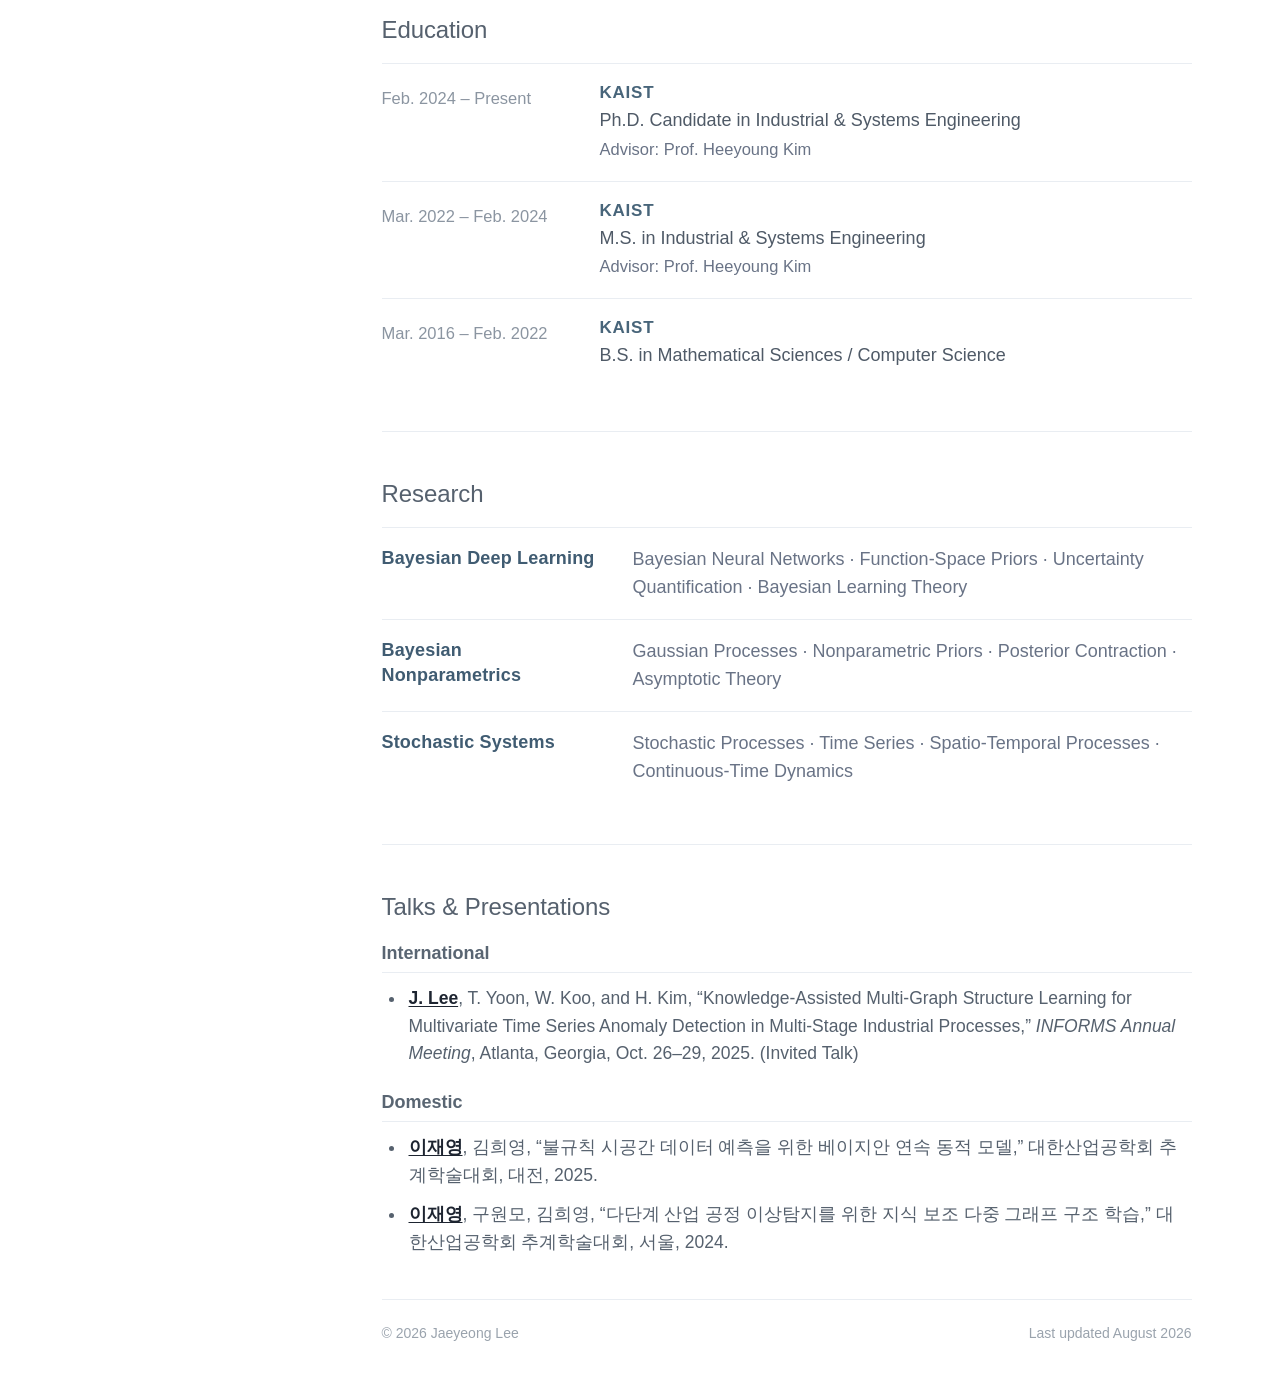
==== commit 7b1375ae: "Refine research identity and interests" ====
--- a/index.html
+++ b/index.html
@@ -4,7 +4,7 @@
 <head>
 <meta charset="utf-8"/>
 <meta content="width=device-width, initial-scale=1.0" name="viewport"/>
-<meta content="Jaeyeong Lee — Ph.D. candidate at KAIST studying Bayesian deep learning, Bayesian nonparametrics, and stochastic systems, with a function-space perspective on Bayesian learning." name="description"/>
+<meta content="Jaeyeong Lee — Ph.D. candidate at KAIST working at the intersection of statistics and machine learning, with a focus on statistical foundations of learning in function space." name="description"/>
 <meta content="#ffffff" name="theme-color"/>
 <title>Jaeyeong Lee</title>
 <link href="style.css" rel="stylesheet"/>
@@ -20,9 +20,9 @@
 <div class="sidebar-contact"><a class="contact-email" href="mailto:dlwodud116@kaist.ac.kr"><svg aria-hidden="true" viewBox="0 0 24 24"><path d="M4 6.5h16v11H4z"></path><path d="m4.5 7 7.5 6 7.5-6"></path></svg><span>dlwodud116@kaist.ac.kr</span></a><div aria-label="Profile links" class="social-links"><a aria-label="Email" class="social-link" href="mailto:dlwodud116@kaist.ac.kr" title="Email"><svg aria-hidden="true" viewBox="0 0 24 24"><path d="M4 6.5h16v11H4z"></path><path d="m4.5 7 7.5 6 7.5-6"></path></svg></a><a aria-label="Google Scholar" class="social-link" href="https://scholar.google.com/citations?user=GwBRBasAAAAJ&amp;hl=en" rel="noreferrer" target="_blank" title="Google Scholar"><svg aria-hidden="true" viewBox="0 0 24 24"><path d="M3 9 12 4l9 5-9 5-9-5Z"></path><path d="M7 12v4c2.7 2.2 7.3 2.2 10 0v-4"></path></svg></a><a aria-label="GitHub" class="social-link" href="https://github.com/JaeyeongLee1" rel="noreferrer" target="_blank" title="GitHub"><svg aria-hidden="true" viewBox="0 0 24 24"><circle cx="7" cy="6" r="2"></circle><circle cx="7" cy="18" r="2"></circle><circle cx="17" cy="12" r="2"></circle><path d="M7 8v8"></path><path d="M9 7c4 0 4 5 6 5"></path></svg></a><a aria-label="LinkedIn" class="social-link" href="https://www.linkedin.com/in/jaeyeong-lee-825931273/?isSelfProfile=true" rel="noreferrer" target="_blank" title="LinkedIn"><span aria-hidden="true" class="linkedin-mark">in</span></a><a aria-label="CV" class="social-link" href="cv.html" rel="noreferrer" target="_blank" title="CV"><svg aria-hidden="true" viewBox="0 0 24 24"><path d="M6 3.5h8l4 4v13H6z"></path><path d="M14 3.5v4h4"></path><path d="M9 12h6"></path><path d="M9 15.5h6"></path></svg></a></div></div>
 <p class="sidebar-note">Daejeon, Republic of Korea</p></aside>
 <main><nav aria-label="Page sections" class="top-nav"><a href="#about">About</a><a href="#publications">Publications</a><a href="#education">Education</a><a href="#research">Research</a><a href="#presentations">Talks</a><a href="cv.html" rel="noreferrer" target="_blank">CV</a></nav>
-<section class="section intro-section" id="about"><h2>Hi, I’m Jaeyeong Lee.</h2><p class="intro">I am a Ph.D. candidate in Industrial &amp; Systems Engineering at <a href="https://www.kaist.ac.kr/en/" rel="noreferrer" style="color: var(--accent);" target="_blank">KAIST</a>, advised by <a href="https://eds.kaist.ac.kr/" rel="noreferrer" style="color: var(--accent);" target="_blank">Prof. Heeyoung Kim</a>. My research focuses on <strong>Bayesian deep learning</strong> and <strong>Bayesian nonparametrics</strong>, particularly from a function-space perspective, as well as <strong>stochastic systems</strong>, including temporal and spatio-temporal dynamics. I am also interested in machine learning for industrial systems.</p></section>
+<section class="section intro-section" id="about"><h2>Hi, I’m Jaeyeong Lee.</h2><p class="intro">I am a Ph.D. candidate in Industrial &amp; Systems Engineering at <a href="https://www.kaist.ac.kr/en/" rel="noreferrer" style="color: var(--accent);" target="_blank">KAIST</a>, advised by <a href="https://eds.kaist.ac.kr/" rel="noreferrer" style="color: var(--accent);" target="_blank">Prof. Heeyoung Kim</a>. My research lies at the intersection of <strong>statistics</strong> and <strong>machine learning</strong>, with a broad goal of developing <strong>statistical foundations of learning in function space</strong>. I am particularly interested in <strong>Bayesian deep learning</strong> and <strong>Bayesian nonparametrics</strong>, including function-space priors, uncertainty quantification, and theoretical properties of modern learning methods. I also study <strong>stochastic systems</strong>, including temporal and spatio-temporal dynamics, with applications to industrial systems.</p></section>
 <section class="section publications-section" id="publications"><div class="section-heading publication-heading"><div><h2>Selected Publications</h2><div class="scholar-link">For a complete list of publications, see <a href="https://scholar.google.com/citations?user=GwBRBasAAAAJ&amp;hl=en" rel="noreferrer" target="_blank">Google Scholar ↗</a>.</div></div></div><div class="publication-group"><h3 class="publication-group-title">Journal Articles</h3><div class="publication-list"><article class="publication"><div class="publication-label"><span>T-ASE</span></div><div class="publication-content"><h3><a href="https://ieeexplore.ieee.org/document/11614900" rel="noreferrer" target="_blank">Knowledge-Assisted Multi-Graph Dependency Learning for Multivariate Time Series Anomaly Detection in Multi-Stage Industrial Processes</a></h3><p class="authors"><strong>J. Lee</strong>, T. Yoon, W. Koo, H. Kim</p><p class="publication-venue">IEEE Transactions on Automation Science and Engineering, 2026</p><p class="pub-links"><a href="https://ieeexplore.ieee.org/document/11614900" rel="noreferrer" target="_blank">IEEE Xplore ↗</a> <a href="https://github.com/JaeyeongLee1/Knowledge-Assisted-Multi-Graph-Dependency-Learning" rel="noreferrer" target="_blank">Code ↗</a> <a href="https://scholar.google.com/citations?view_op=view_citation&amp;hl=en&amp;user=GwBRBasAAAAJ&amp;citation_for_view=GwBRBasAAAAJ:IjCSPb-OGe4C" rel="noreferrer" target="_blank">Scholar ↗</a></p></div></article></div></div><div class="publication-group"><h3 class="publication-group-title">Conference Proceedings</h3><div class="publication-list"><article class="publication"><div class="publication-label"><span>UAI</span></div><div class="publication-content"><h3><a href="https://proceedings.mlr.press/v337/lee26c.html" rel="noreferrer" target="_blank">Nonlocal Bayesian Modeling of Continuous Spatio-Temporal Dynamics</a></h3><p class="authors"><strong>J. Lee</strong>, H. Kim</p><p class="publication-venue">Proceedings of the 42nd Conference on Uncertainty in Artificial Intelligence (UAI 2026), PMLR 337:3355–3375.</p><p class="pub-links"><a href="https://proceedings.mlr.press/v337/lee26c.html" rel="noreferrer" target="_blank">PMLR ↗</a> <a href="https://github.com/JaeyeongLee1/NLBST" rel="noreferrer" target="_blank">Code ↗</a> <a href="https://scholar.google.com/citations?view_op=view_citation&amp;hl=en&amp;user=GwBRBasAAAAJ&amp;citation_for_view=GwBRBasAAAAJ:d1gkVwhDpl0C" rel="noreferrer" target="_blank">Scholar ↗</a></p></div></article><article class="publication"><div class="publication-label"><span>CIKM</span></div><div class="publication-content"><h3>GT-PSSM: Unified Probabilistic Framework for Stochastic Dynamics Modeling and Dependency Learning in Multivariate Time Series Anomaly Detection</h3><p class="authors">W. Koo, <strong>J. Lee</strong>, T. Yoon, H. Kim</p><p class="publication-venue">35th International ACM Conference on Knowledge and Information Management (CIKM 2026), accepted.</p></div></article></div></div><div class="publication-group"><h3 class="publication-group-title">Work in Preparation</h3><div class="publication-list"><article class="publication"><div class="publication-label"><span>PREP.</span></div><div class="publication-content"><h3>Function-Space Priors for Bayesian Neural Networks via Entropic Lifting and PAC-Bayes Selection</h3><p class="authors"><strong>J. Lee</strong>, H. Kim</p><p class="publication-venue">In preparation for submission to ICLR 2027.</p></div></article></div></div></section>
 <section class="section" id="education"><div class="section-heading"><h2>Education</h2></div><div class="education-list"><article class="education-item"><div class="education-date">Feb. 2024 – Present</div><div><h3>KAIST</h3><p class="education-degree">Ph.D. Candidate in Industrial &amp; Systems Engineering</p><p class="muted">Advisor: Prof. Heeyoung Kim</p></div></article><article class="education-item"><div class="education-date">Mar. 2022 – Feb. 2024</div><div><h3>KAIST</h3><p class="education-degree">M.S. in Industrial &amp; Systems Engineering</p><p class="muted">Advisor: Prof. Heeyoung Kim</p></div></article><article class="education-item"><div class="education-date">Mar. 2016 – Feb. 2022</div><div><h3>KAIST</h3><p class="education-degree">B.S. in Mathematical Sciences / Computer Science</p></div></article></div></section>
-<section class="section" id="research"><div class="section-heading"><h2>Research</h2></div><div class="interest-list"><article><h3>Bayesian Deep Learning</h3><p>Bayesian Neural Networks · Function-Space Priors · Variational Inference · Uncertainty Quantification</p></article><article><h3>Bayesian Nonparametrics</h3><p>Gaussian Processes · Dirichlet Processes · Nonparametric Function &amp; Density Learning · Consistency · Posterior Contraction</p></article><article><h3>Stochastic Systems</h3><p>Time Series · Spatio-Temporal Processes · Continuous-Time Dynamics · Stochastic Processes</p></article></div></section>
+<section class="section" id="research"><div class="section-heading"><h2>Research</h2></div><div class="interest-list"><article><h3>Bayesian Deep Learning</h3><p>Bayesian Neural Networks · Function-Space Priors · Uncertainty Quantification · Bayesian Learning Theory</p></article><article><h3>Bayesian Nonparametrics</h3><p>Gaussian Processes · Nonparametric Priors · Posterior Contraction · Asymptotic Theory</p></article><article><h3>Stochastic Systems</h3><p>Stochastic Processes · Time Series · Spatio-Temporal Processes · Continuous-Time Dynamics</p></article></div></section>
 <section class="section" id="presentations"><div class="section-heading"><h2>Talks &amp; Presentations</h2></div><div class="presentation-group"><h3 class="presentation-group-title">International</h3><ul class="presentation-list"><li><strong>J. Lee</strong>, T. Yoon, W. Koo, and H. Kim, “Knowledge-Assisted Multi-Graph Structure Learning for Multivariate Time Series Anomaly Detection in Multi-Stage Industrial Processes,” <em>INFORMS Annual Meeting</em>, Atlanta, Georgia, Oct. 26–29, 2025. (Invited Talk)</li></ul></div><div class="presentation-group"><h3 class="presentation-group-title">Domestic</h3><ul class="presentation-list"><li><strong>이재영</strong>, 김희영, “불규칙 시공간 데이터 예측을 위한 베이지안 연속 동적 모델,” 대한산업공학회 추계학술대회, 대전, 2025.</li><li><strong>이재영</strong>, 구원모, 김희영, “다단계 산업 공정 이상탐지를 위한 지식 보조 다중 그래프 구조 학습,” 대한산업공학회 추계학술대회, 서울, 2024.</li></ul></div></section>
 <footer><p>© <span id="year"></span> Jaeyeong Lee</p><p>Last updated August 2026</p></footer></main></div><script src="script.js"></script></body></html>
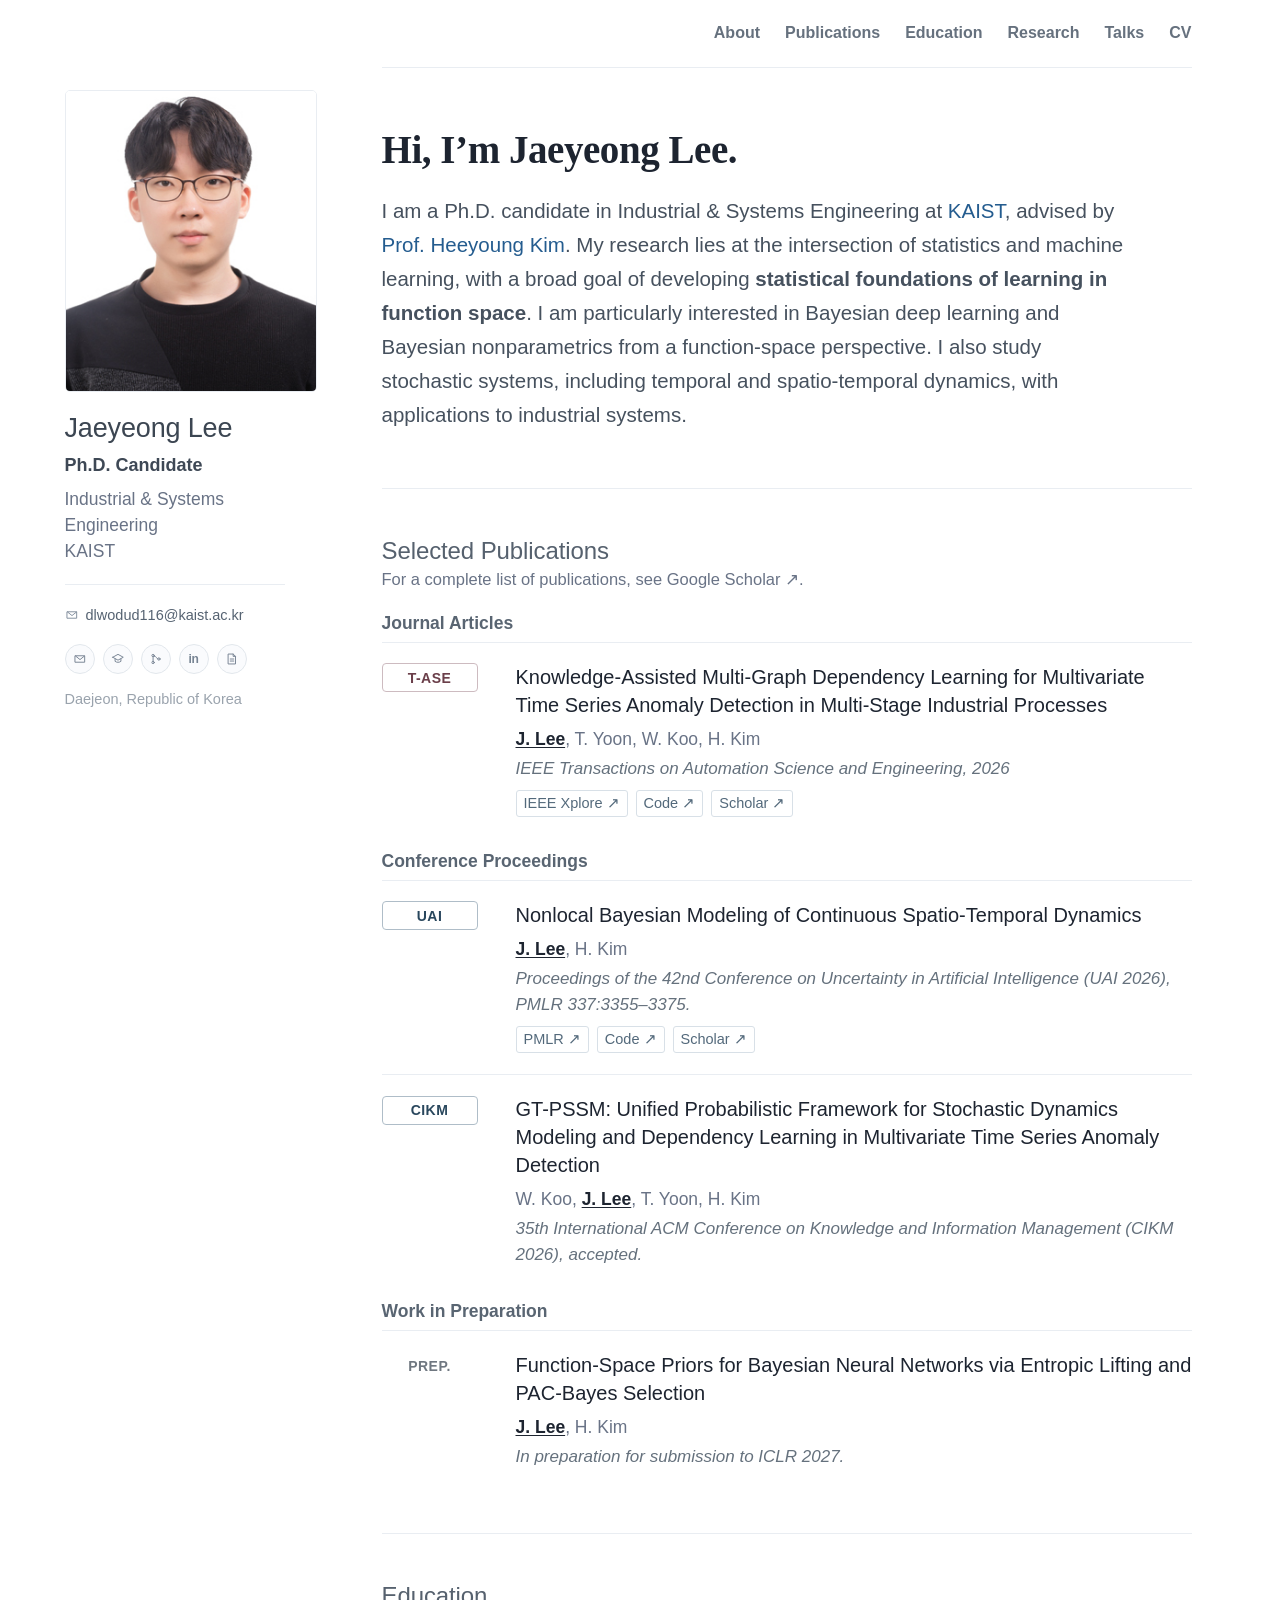
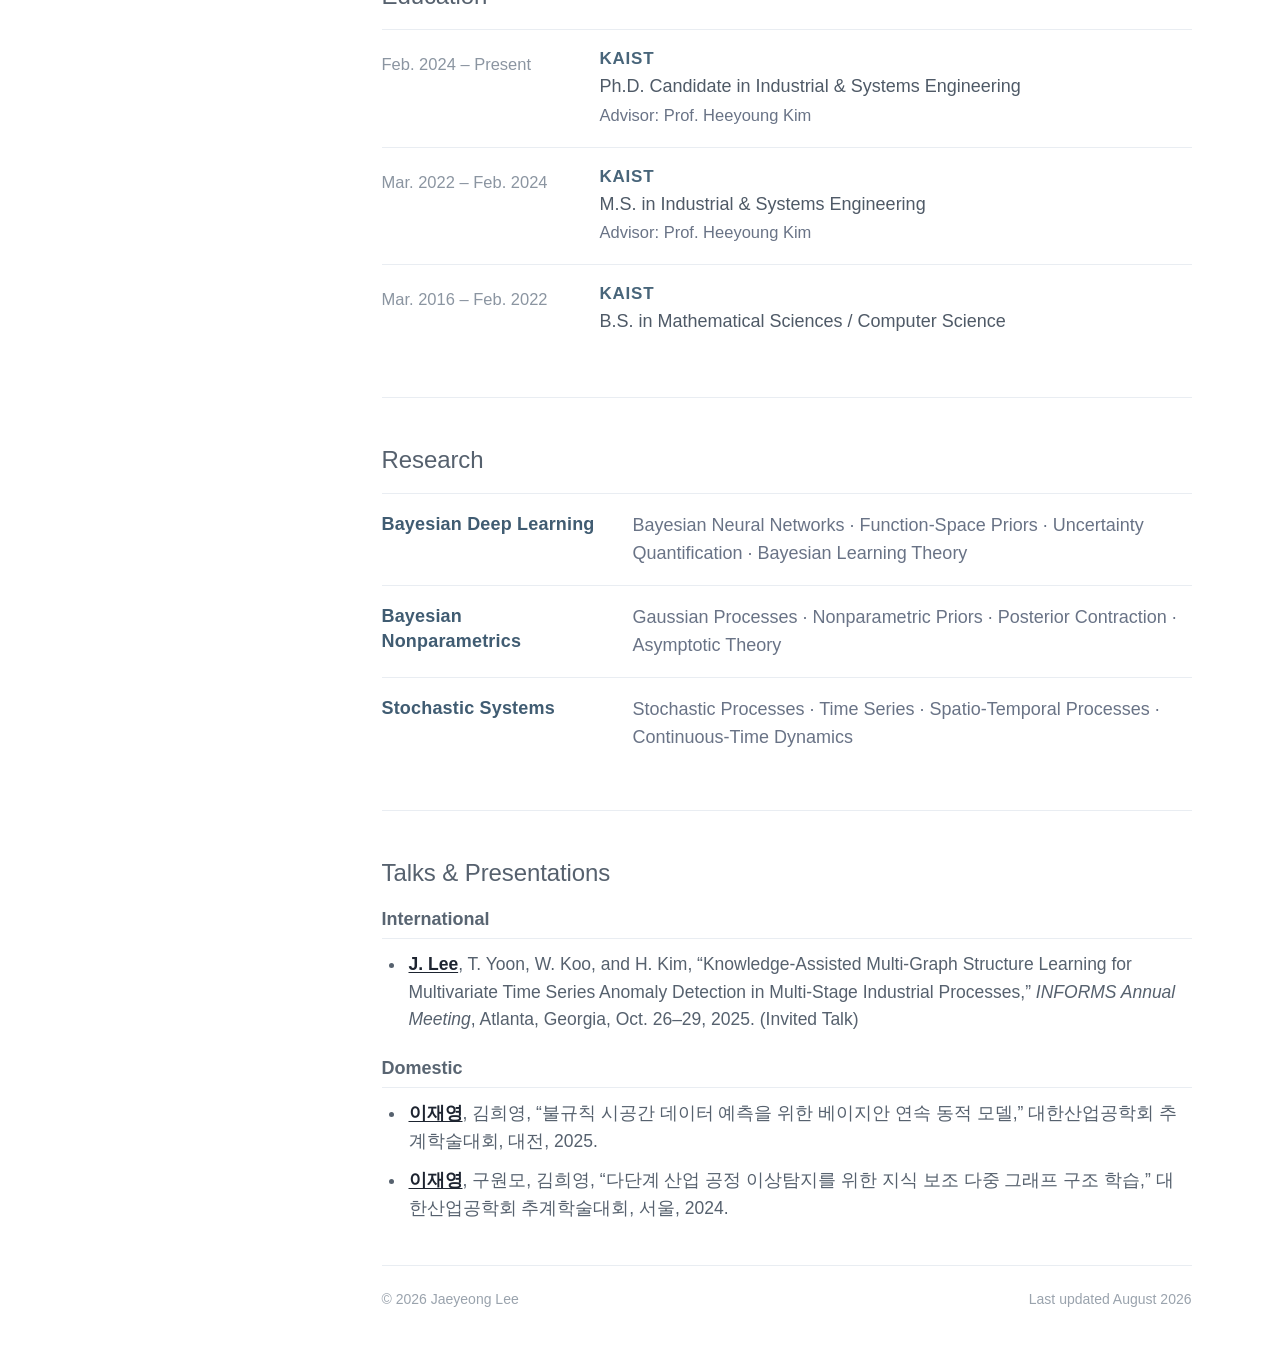
==== commit 60dd5db5: "Refine research statement and simplify emphasis" ====
--- a/index.html
+++ b/index.html
@@ -20,7 +20,7 @@
 <div class="sidebar-contact"><a class="contact-email" href="mailto:dlwodud116@kaist.ac.kr"><svg aria-hidden="true" viewBox="0 0 24 24"><path d="M4 6.5h16v11H4z"></path><path d="m4.5 7 7.5 6 7.5-6"></path></svg><span>dlwodud116@kaist.ac.kr</span></a><div aria-label="Profile links" class="social-links"><a aria-label="Email" class="social-link" href="mailto:dlwodud116@kaist.ac.kr" title="Email"><svg aria-hidden="true" viewBox="0 0 24 24"><path d="M4 6.5h16v11H4z"></path><path d="m4.5 7 7.5 6 7.5-6"></path></svg></a><a aria-label="Google Scholar" class="social-link" href="https://scholar.google.com/citations?user=GwBRBasAAAAJ&amp;hl=en" rel="noreferrer" target="_blank" title="Google Scholar"><svg aria-hidden="true" viewBox="0 0 24 24"><path d="M3 9 12 4l9 5-9 5-9-5Z"></path><path d="M7 12v4c2.7 2.2 7.3 2.2 10 0v-4"></path></svg></a><a aria-label="GitHub" class="social-link" href="https://github.com/JaeyeongLee1" rel="noreferrer" target="_blank" title="GitHub"><svg aria-hidden="true" viewBox="0 0 24 24"><circle cx="7" cy="6" r="2"></circle><circle cx="7" cy="18" r="2"></circle><circle cx="17" cy="12" r="2"></circle><path d="M7 8v8"></path><path d="M9 7c4 0 4 5 6 5"></path></svg></a><a aria-label="LinkedIn" class="social-link" href="https://www.linkedin.com/in/jaeyeong-lee-825931273/?isSelfProfile=true" rel="noreferrer" target="_blank" title="LinkedIn"><span aria-hidden="true" class="linkedin-mark">in</span></a><a aria-label="CV" class="social-link" href="cv.html" rel="noreferrer" target="_blank" title="CV"><svg aria-hidden="true" viewBox="0 0 24 24"><path d="M6 3.5h8l4 4v13H6z"></path><path d="M14 3.5v4h4"></path><path d="M9 12h6"></path><path d="M9 15.5h6"></path></svg></a></div></div>
 <p class="sidebar-note">Daejeon, Republic of Korea</p></aside>
 <main><nav aria-label="Page sections" class="top-nav"><a href="#about">About</a><a href="#publications">Publications</a><a href="#education">Education</a><a href="#research">Research</a><a href="#presentations">Talks</a><a href="cv.html" rel="noreferrer" target="_blank">CV</a></nav>
-<section class="section intro-section" id="about"><h2>Hi, I’m Jaeyeong Lee.</h2><p class="intro">I am a Ph.D. candidate in Industrial &amp; Systems Engineering at <a href="https://www.kaist.ac.kr/en/" rel="noreferrer" style="color: var(--accent);" target="_blank">KAIST</a>, advised by <a href="https://eds.kaist.ac.kr/" rel="noreferrer" style="color: var(--accent);" target="_blank">Prof. Heeyoung Kim</a>. My research lies at the intersection of <strong>statistics</strong> and <strong>machine learning</strong>, with a broad goal of developing <strong>statistical foundations of learning in function space</strong>. I am particularly interested in <strong>Bayesian deep learning</strong> and <strong>Bayesian nonparametrics</strong>, including function-space priors, uncertainty quantification, and theoretical properties of modern learning methods. I also study <strong>stochastic systems</strong>, including temporal and spatio-temporal dynamics, with applications to industrial systems.</p></section>
+<section class="section intro-section" id="about"><h2>Hi, I’m Jaeyeong Lee.</h2><p class="intro">I am a Ph.D. candidate in Industrial &amp; Systems Engineering at <a href="https://www.kaist.ac.kr/en/" rel="noreferrer" style="color: var(--accent);" target="_blank">KAIST</a>, advised by <a href="https://eds.kaist.ac.kr/" rel="noreferrer" style="color: var(--accent);" target="_blank">Prof. Heeyoung Kim</a>. My research lies at the intersection of statistics and machine learning, with a broad goal of developing <strong>statistical foundations of learning in function space</strong>. I am particularly interested in Bayesian deep learning and Bayesian nonparametrics from a function-space perspective. I also study stochastic systems, including temporal and spatio-temporal dynamics, with applications to industrial systems.</p></section>
 <section class="section publications-section" id="publications"><div class="section-heading publication-heading"><div><h2>Selected Publications</h2><div class="scholar-link">For a complete list of publications, see <a href="https://scholar.google.com/citations?user=GwBRBasAAAAJ&amp;hl=en" rel="noreferrer" target="_blank">Google Scholar ↗</a>.</div></div></div><div class="publication-group"><h3 class="publication-group-title">Journal Articles</h3><div class="publication-list"><article class="publication"><div class="publication-label"><span>T-ASE</span></div><div class="publication-content"><h3><a href="https://ieeexplore.ieee.org/document/11614900" rel="noreferrer" target="_blank">Knowledge-Assisted Multi-Graph Dependency Learning for Multivariate Time Series Anomaly Detection in Multi-Stage Industrial Processes</a></h3><p class="authors"><strong>J. Lee</strong>, T. Yoon, W. Koo, H. Kim</p><p class="publication-venue">IEEE Transactions on Automation Science and Engineering, 2026</p><p class="pub-links"><a href="https://ieeexplore.ieee.org/document/11614900" rel="noreferrer" target="_blank">IEEE Xplore ↗</a> <a href="https://github.com/JaeyeongLee1/Knowledge-Assisted-Multi-Graph-Dependency-Learning" rel="noreferrer" target="_blank">Code ↗</a> <a href="https://scholar.google.com/citations?view_op=view_citation&amp;hl=en&amp;user=GwBRBasAAAAJ&amp;citation_for_view=GwBRBasAAAAJ:IjCSPb-OGe4C" rel="noreferrer" target="_blank">Scholar ↗</a></p></div></article></div></div><div class="publication-group"><h3 class="publication-group-title">Conference Proceedings</h3><div class="publication-list"><article class="publication"><div class="publication-label"><span>UAI</span></div><div class="publication-content"><h3><a href="https://proceedings.mlr.press/v337/lee26c.html" rel="noreferrer" target="_blank">Nonlocal Bayesian Modeling of Continuous Spatio-Temporal Dynamics</a></h3><p class="authors"><strong>J. Lee</strong>, H. Kim</p><p class="publication-venue">Proceedings of the 42nd Conference on Uncertainty in Artificial Intelligence (UAI 2026), PMLR 337:3355–3375.</p><p class="pub-links"><a href="https://proceedings.mlr.press/v337/lee26c.html" rel="noreferrer" target="_blank">PMLR ↗</a> <a href="https://github.com/JaeyeongLee1/NLBST" rel="noreferrer" target="_blank">Code ↗</a> <a href="https://scholar.google.com/citations?view_op=view_citation&amp;hl=en&amp;user=GwBRBasAAAAJ&amp;citation_for_view=GwBRBasAAAAJ:d1gkVwhDpl0C" rel="noreferrer" target="_blank">Scholar ↗</a></p></div></article><article class="publication"><div class="publication-label"><span>CIKM</span></div><div class="publication-content"><h3>GT-PSSM: Unified Probabilistic Framework for Stochastic Dynamics Modeling and Dependency Learning in Multivariate Time Series Anomaly Detection</h3><p class="authors">W. Koo, <strong>J. Lee</strong>, T. Yoon, H. Kim</p><p class="publication-venue">35th International ACM Conference on Knowledge and Information Management (CIKM 2026), accepted.</p></div></article></div></div><div class="publication-group"><h3 class="publication-group-title">Work in Preparation</h3><div class="publication-list"><article class="publication"><div class="publication-label"><span>PREP.</span></div><div class="publication-content"><h3>Function-Space Priors for Bayesian Neural Networks via Entropic Lifting and PAC-Bayes Selection</h3><p class="authors"><strong>J. Lee</strong>, H. Kim</p><p class="publication-venue">In preparation for submission to ICLR 2027.</p></div></article></div></div></section>
 <section class="section" id="education"><div class="section-heading"><h2>Education</h2></div><div class="education-list"><article class="education-item"><div class="education-date">Feb. 2024 – Present</div><div><h3>KAIST</h3><p class="education-degree">Ph.D. Candidate in Industrial &amp; Systems Engineering</p><p class="muted">Advisor: Prof. Heeyoung Kim</p></div></article><article class="education-item"><div class="education-date">Mar. 2022 – Feb. 2024</div><div><h3>KAIST</h3><p class="education-degree">M.S. in Industrial &amp; Systems Engineering</p><p class="muted">Advisor: Prof. Heeyoung Kim</p></div></article><article class="education-item"><div class="education-date">Mar. 2016 – Feb. 2022</div><div><h3>KAIST</h3><p class="education-degree">B.S. in Mathematical Sciences / Computer Science</p></div></article></div></section>
 <section class="section" id="research"><div class="section-heading"><h2>Research</h2></div><div class="interest-list"><article><h3>Bayesian Deep Learning</h3><p>Bayesian Neural Networks · Function-Space Priors · Uncertainty Quantification · Bayesian Learning Theory</p></article><article><h3>Bayesian Nonparametrics</h3><p>Gaussian Processes · Nonparametric Priors · Posterior Contraction · Asymptotic Theory</p></article><article><h3>Stochastic Systems</h3><p>Stochastic Processes · Time Series · Spatio-Temporal Processes · Continuous-Time Dynamics</p></article></div></section>
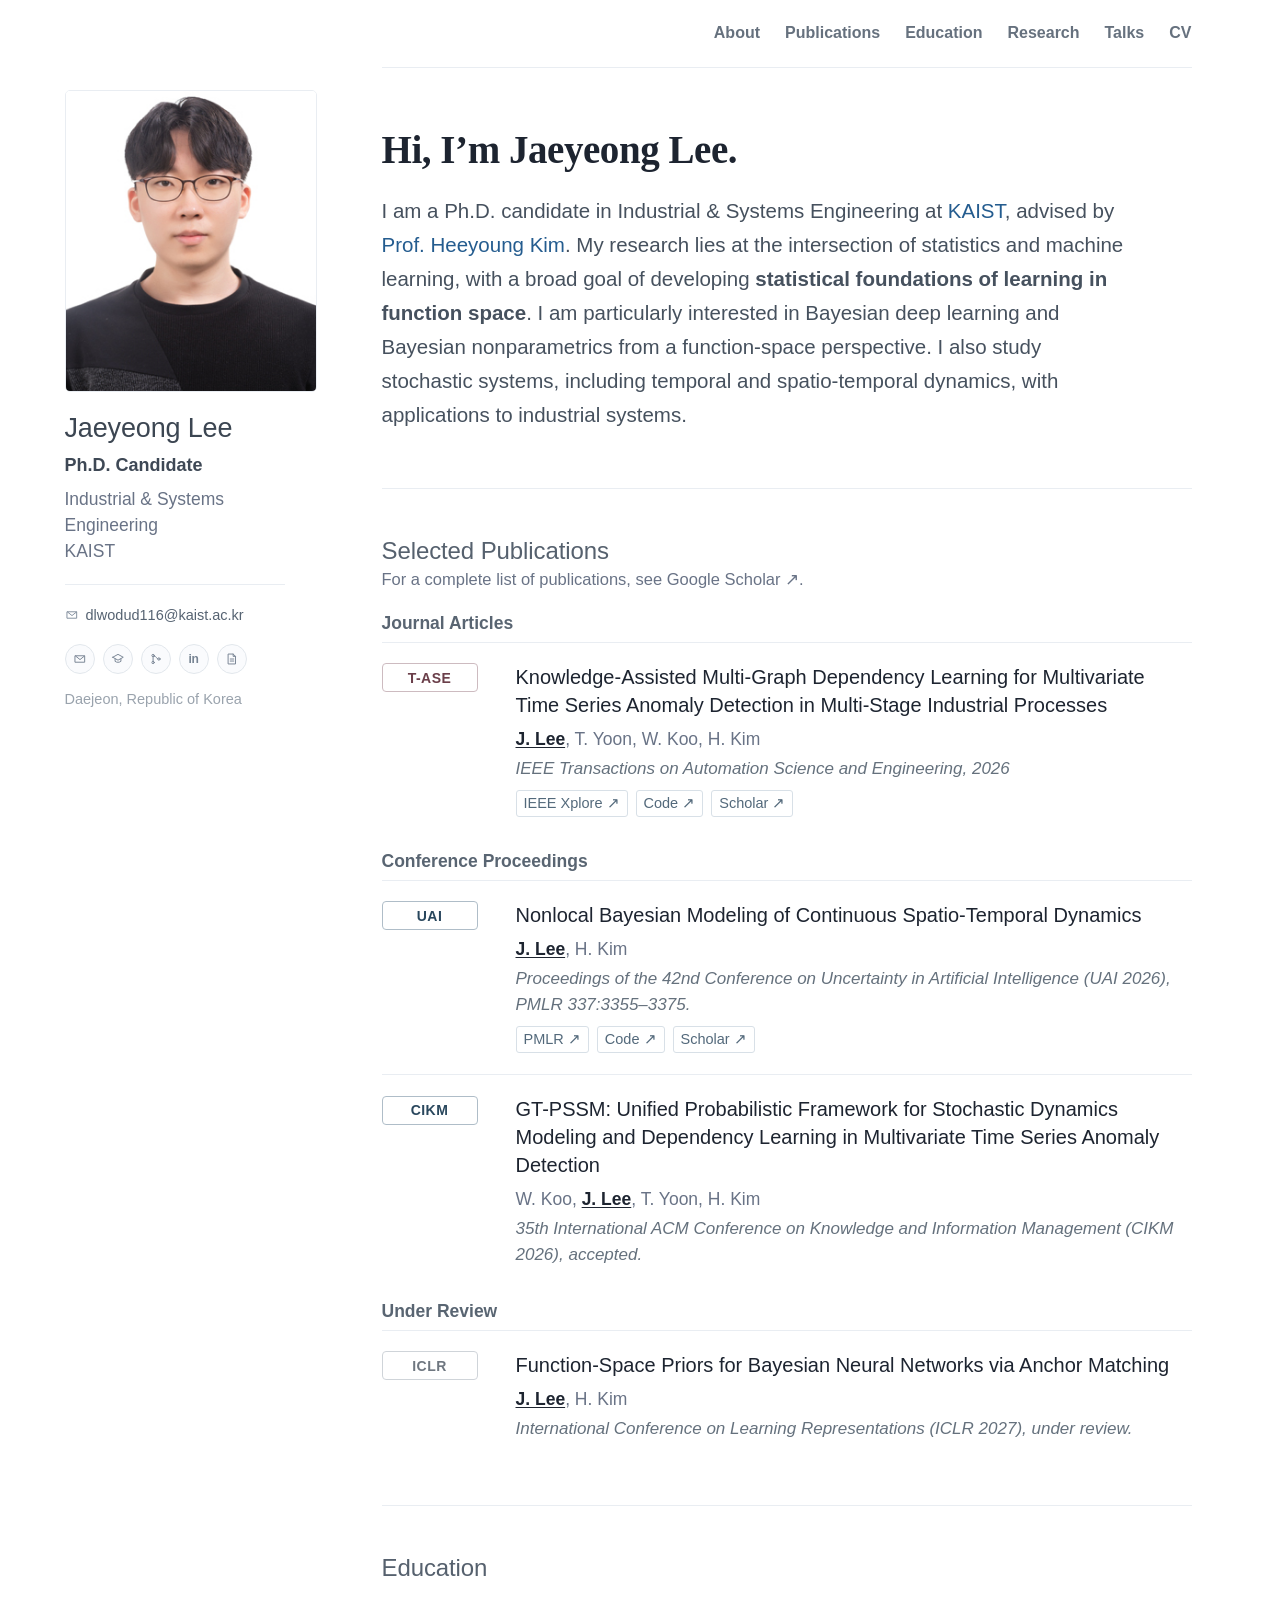
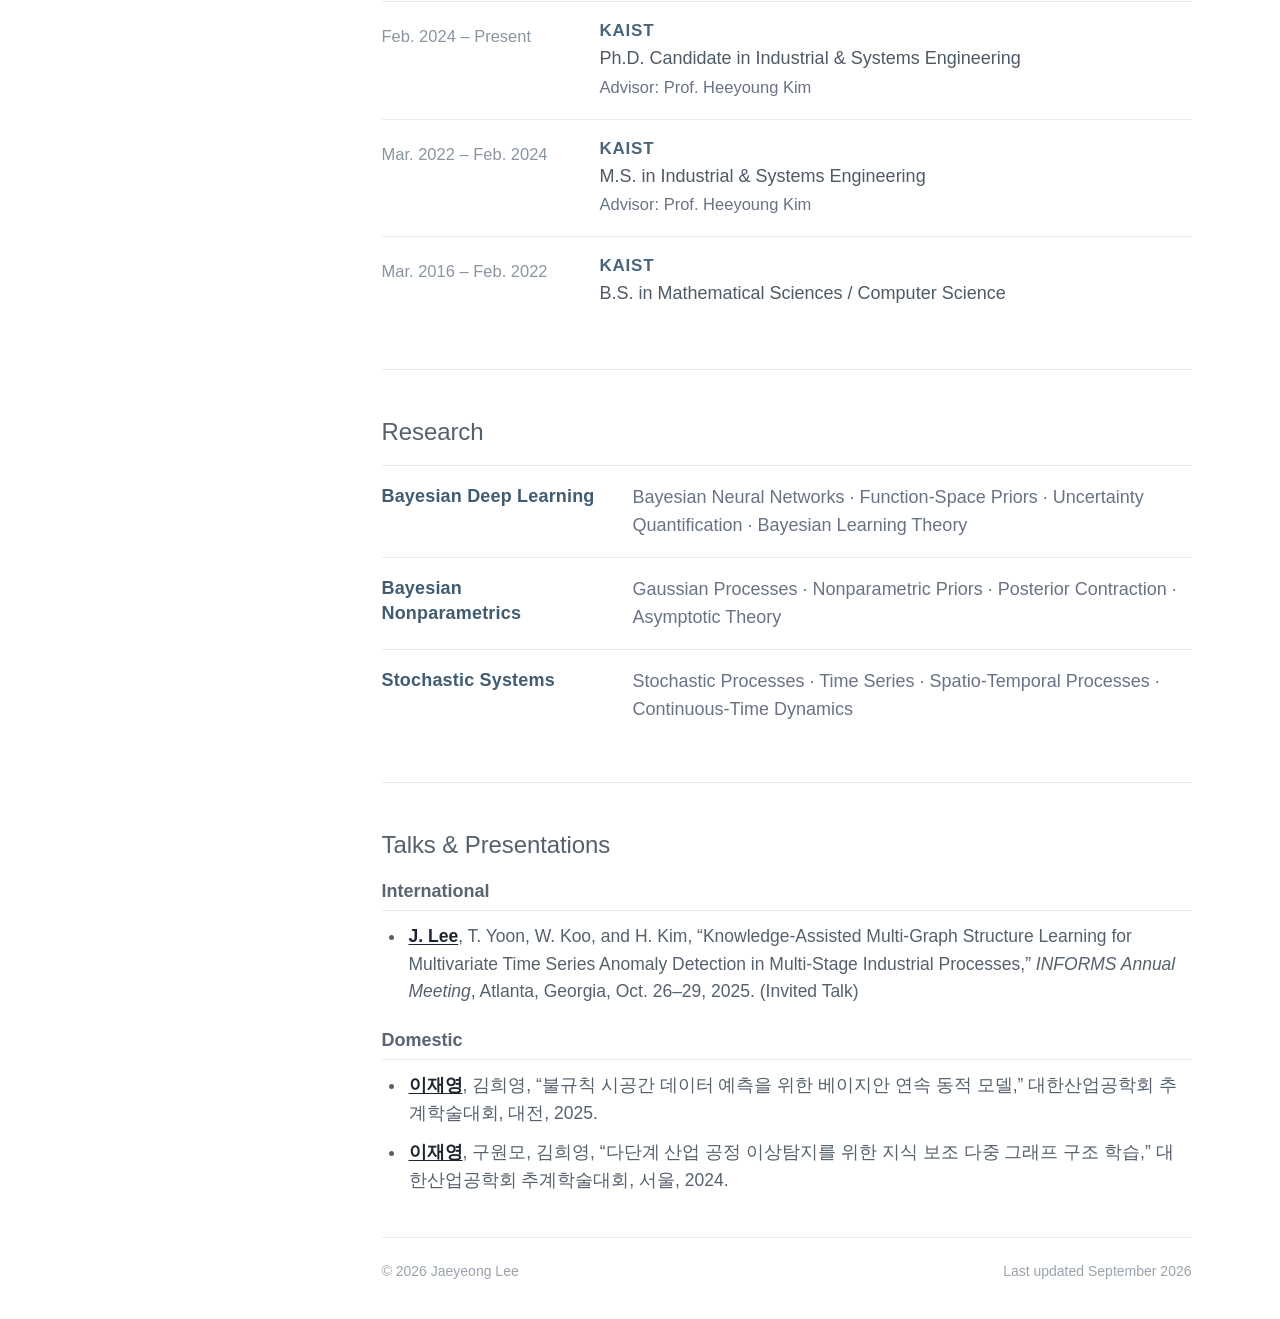
==== commit 19f96355: "Update ICLR 2027 manuscript status" ====
--- a/index.html
+++ b/index.html
@@ -21,8 +21,8 @@
 <p class="sidebar-note">Daejeon, Republic of Korea</p></aside>
 <main><nav aria-label="Page sections" class="top-nav"><a href="#about">About</a><a href="#publications">Publications</a><a href="#education">Education</a><a href="#research">Research</a><a href="#presentations">Talks</a><a href="cv.html" rel="noreferrer" target="_blank">CV</a></nav>
 <section class="section intro-section" id="about"><h2>Hi, I’m Jaeyeong Lee.</h2><p class="intro">I am a Ph.D. candidate in Industrial &amp; Systems Engineering at <a href="https://www.kaist.ac.kr/en/" rel="noreferrer" style="color: var(--accent);" target="_blank">KAIST</a>, advised by <a href="https://eds.kaist.ac.kr/" rel="noreferrer" style="color: var(--accent);" target="_blank">Prof. Heeyoung Kim</a>. My research lies at the intersection of statistics and machine learning, with a broad goal of developing <strong>statistical foundations of learning in function space</strong>. I am particularly interested in Bayesian deep learning and Bayesian nonparametrics from a function-space perspective. I also study stochastic systems, including temporal and spatio-temporal dynamics, with applications to industrial systems.</p></section>
-<section class="section publications-section" id="publications"><div class="section-heading publication-heading"><div><h2>Selected Publications</h2><div class="scholar-link">For a complete list of publications, see <a href="https://scholar.google.com/citations?user=GwBRBasAAAAJ&amp;hl=en" rel="noreferrer" target="_blank">Google Scholar ↗</a>.</div></div></div><div class="publication-group"><h3 class="publication-group-title">Journal Articles</h3><div class="publication-list"><article class="publication"><div class="publication-label"><span>T-ASE</span></div><div class="publication-content"><h3><a href="https://ieeexplore.ieee.org/document/11614900" rel="noreferrer" target="_blank">Knowledge-Assisted Multi-Graph Dependency Learning for Multivariate Time Series Anomaly Detection in Multi-Stage Industrial Processes</a></h3><p class="authors"><strong>J. Lee</strong>, T. Yoon, W. Koo, H. Kim</p><p class="publication-venue">IEEE Transactions on Automation Science and Engineering, 2026</p><p class="pub-links"><a href="https://ieeexplore.ieee.org/document/11614900" rel="noreferrer" target="_blank">IEEE Xplore ↗</a> <a href="https://github.com/JaeyeongLee1/Knowledge-Assisted-Multi-Graph-Dependency-Learning" rel="noreferrer" target="_blank">Code ↗</a> <a href="https://scholar.google.com/citations?view_op=view_citation&amp;hl=en&amp;user=GwBRBasAAAAJ&amp;citation_for_view=GwBRBasAAAAJ:IjCSPb-OGe4C" rel="noreferrer" target="_blank">Scholar ↗</a></p></div></article></div></div><div class="publication-group"><h3 class="publication-group-title">Conference Proceedings</h3><div class="publication-list"><article class="publication"><div class="publication-label"><span>UAI</span></div><div class="publication-content"><h3><a href="https://proceedings.mlr.press/v337/lee26c.html" rel="noreferrer" target="_blank">Nonlocal Bayesian Modeling of Continuous Spatio-Temporal Dynamics</a></h3><p class="authors"><strong>J. Lee</strong>, H. Kim</p><p class="publication-venue">Proceedings of the 42nd Conference on Uncertainty in Artificial Intelligence (UAI 2026), PMLR 337:3355–3375.</p><p class="pub-links"><a href="https://proceedings.mlr.press/v337/lee26c.html" rel="noreferrer" target="_blank">PMLR ↗</a> <a href="https://github.com/JaeyeongLee1/NLBST" rel="noreferrer" target="_blank">Code ↗</a> <a href="https://scholar.google.com/citations?view_op=view_citation&amp;hl=en&amp;user=GwBRBasAAAAJ&amp;citation_for_view=GwBRBasAAAAJ:d1gkVwhDpl0C" rel="noreferrer" target="_blank">Scholar ↗</a></p></div></article><article class="publication"><div class="publication-label"><span>CIKM</span></div><div class="publication-content"><h3>GT-PSSM: Unified Probabilistic Framework for Stochastic Dynamics Modeling and Dependency Learning in Multivariate Time Series Anomaly Detection</h3><p class="authors">W. Koo, <strong>J. Lee</strong>, T. Yoon, H. Kim</p><p class="publication-venue">35th International ACM Conference on Knowledge and Information Management (CIKM 2026), accepted.</p></div></article></div></div><div class="publication-group"><h3 class="publication-group-title">Work in Preparation</h3><div class="publication-list"><article class="publication"><div class="publication-label"><span>PREP.</span></div><div class="publication-content"><h3>Function-Space Priors for Bayesian Neural Networks via Entropic Lifting and PAC-Bayes Selection</h3><p class="authors"><strong>J. Lee</strong>, H. Kim</p><p class="publication-venue">In preparation for submission to ICLR 2027.</p></div></article></div></div></section>
+<section class="section publications-section" id="publications"><div class="section-heading publication-heading"><div><h2>Selected Publications</h2><div class="scholar-link">For a complete list of publications, see <a href="https://scholar.google.com/citations?user=GwBRBasAAAAJ&amp;hl=en" rel="noreferrer" target="_blank">Google Scholar ↗</a>.</div></div></div><div class="publication-group"><h3 class="publication-group-title">Journal Articles</h3><div class="publication-list"><article class="publication"><div class="publication-label"><span>T-ASE</span></div><div class="publication-content"><h3><a href="https://ieeexplore.ieee.org/document/11614900" rel="noreferrer" target="_blank">Knowledge-Assisted Multi-Graph Dependency Learning for Multivariate Time Series Anomaly Detection in Multi-Stage Industrial Processes</a></h3><p class="authors"><strong>J. Lee</strong>, T. Yoon, W. Koo, H. Kim</p><p class="publication-venue">IEEE Transactions on Automation Science and Engineering, 2026</p><p class="pub-links"><a href="https://ieeexplore.ieee.org/document/11614900" rel="noreferrer" target="_blank">IEEE Xplore ↗</a> <a href="https://github.com/JaeyeongLee1/Knowledge-Assisted-Multi-Graph-Dependency-Learning" rel="noreferrer" target="_blank">Code ↗</a> <a href="https://scholar.google.com/citations?view_op=view_citation&amp;hl=en&amp;user=GwBRBasAAAAJ&amp;citation_for_view=GwBRBasAAAAJ:IjCSPb-OGe4C" rel="noreferrer" target="_blank">Scholar ↗</a></p></div></article></div></div><div class="publication-group"><h3 class="publication-group-title">Conference Proceedings</h3><div class="publication-list"><article class="publication"><div class="publication-label"><span>UAI</span></div><div class="publication-content"><h3><a href="https://proceedings.mlr.press/v337/lee26c.html" rel="noreferrer" target="_blank">Nonlocal Bayesian Modeling of Continuous Spatio-Temporal Dynamics</a></h3><p class="authors"><strong>J. Lee</strong>, H. Kim</p><p class="publication-venue">Proceedings of the 42nd Conference on Uncertainty in Artificial Intelligence (UAI 2026), PMLR 337:3355–3375.</p><p class="pub-links"><a href="https://proceedings.mlr.press/v337/lee26c.html" rel="noreferrer" target="_blank">PMLR ↗</a> <a href="https://github.com/JaeyeongLee1/NLBST" rel="noreferrer" target="_blank">Code ↗</a> <a href="https://scholar.google.com/citations?view_op=view_citation&amp;hl=en&amp;user=GwBRBasAAAAJ&amp;citation_for_view=GwBRBasAAAAJ:d1gkVwhDpl0C" rel="noreferrer" target="_blank">Scholar ↗</a></p></div></article><article class="publication"><div class="publication-label"><span>CIKM</span></div><div class="publication-content"><h3>GT-PSSM: Unified Probabilistic Framework for Stochastic Dynamics Modeling and Dependency Learning in Multivariate Time Series Anomaly Detection</h3><p class="authors">W. Koo, <strong>J. Lee</strong>, T. Yoon, H. Kim</p><p class="publication-venue">35th International ACM Conference on Knowledge and Information Management (CIKM 2026), accepted.</p></div></article></div></div><div class="publication-group"><h3 class="publication-group-title">Under Review</h3><div class="publication-list"><article class="publication"><div class="publication-label"><span>ICLR</span></div><div class="publication-content"><h3>Function-Space Priors for Bayesian Neural Networks via Anchor Matching</h3><p class="authors"><strong>J. Lee</strong>, H. Kim</p><p class="publication-venue">International Conference on Learning Representations (ICLR 2027), under review.</p></div></article></div></div></section>
 <section class="section" id="education"><div class="section-heading"><h2>Education</h2></div><div class="education-list"><article class="education-item"><div class="education-date">Feb. 2024 – Present</div><div><h3>KAIST</h3><p class="education-degree">Ph.D. Candidate in Industrial &amp; Systems Engineering</p><p class="muted">Advisor: Prof. Heeyoung Kim</p></div></article><article class="education-item"><div class="education-date">Mar. 2022 – Feb. 2024</div><div><h3>KAIST</h3><p class="education-degree">M.S. in Industrial &amp; Systems Engineering</p><p class="muted">Advisor: Prof. Heeyoung Kim</p></div></article><article class="education-item"><div class="education-date">Mar. 2016 – Feb. 2022</div><div><h3>KAIST</h3><p class="education-degree">B.S. in Mathematical Sciences / Computer Science</p></div></article></div></section>
 <section class="section" id="research"><div class="section-heading"><h2>Research</h2></div><div class="interest-list"><article><h3>Bayesian Deep Learning</h3><p>Bayesian Neural Networks · Function-Space Priors · Uncertainty Quantification · Bayesian Learning Theory</p></article><article><h3>Bayesian Nonparametrics</h3><p>Gaussian Processes · Nonparametric Priors · Posterior Contraction · Asymptotic Theory</p></article><article><h3>Stochastic Systems</h3><p>Stochastic Processes · Time Series · Spatio-Temporal Processes · Continuous-Time Dynamics</p></article></div></section>
 <section class="section" id="presentations"><div class="section-heading"><h2>Talks &amp; Presentations</h2></div><div class="presentation-group"><h3 class="presentation-group-title">International</h3><ul class="presentation-list"><li><strong>J. Lee</strong>, T. Yoon, W. Koo, and H. Kim, “Knowledge-Assisted Multi-Graph Structure Learning for Multivariate Time Series Anomaly Detection in Multi-Stage Industrial Processes,” <em>INFORMS Annual Meeting</em>, Atlanta, Georgia, Oct. 26–29, 2025. (Invited Talk)</li></ul></div><div class="presentation-group"><h3 class="presentation-group-title">Domestic</h3><ul class="presentation-list"><li><strong>이재영</strong>, 김희영, “불규칙 시공간 데이터 예측을 위한 베이지안 연속 동적 모델,” 대한산업공학회 추계학술대회, 대전, 2025.</li><li><strong>이재영</strong>, 구원모, 김희영, “다단계 산업 공정 이상탐지를 위한 지식 보조 다중 그래프 구조 학습,” 대한산업공학회 추계학술대회, 서울, 2024.</li></ul></div></section>
-<footer><p>© <span id="year"></span> Jaeyeong Lee</p><p>Last updated August 2026</p></footer></main></div><script src="script.js"></script></body></html>+<footer><p>© <span id="year"></span> Jaeyeong Lee</p><p>Last updated September 2026</p></footer></main></div><script src="script.js"></script></body></html>
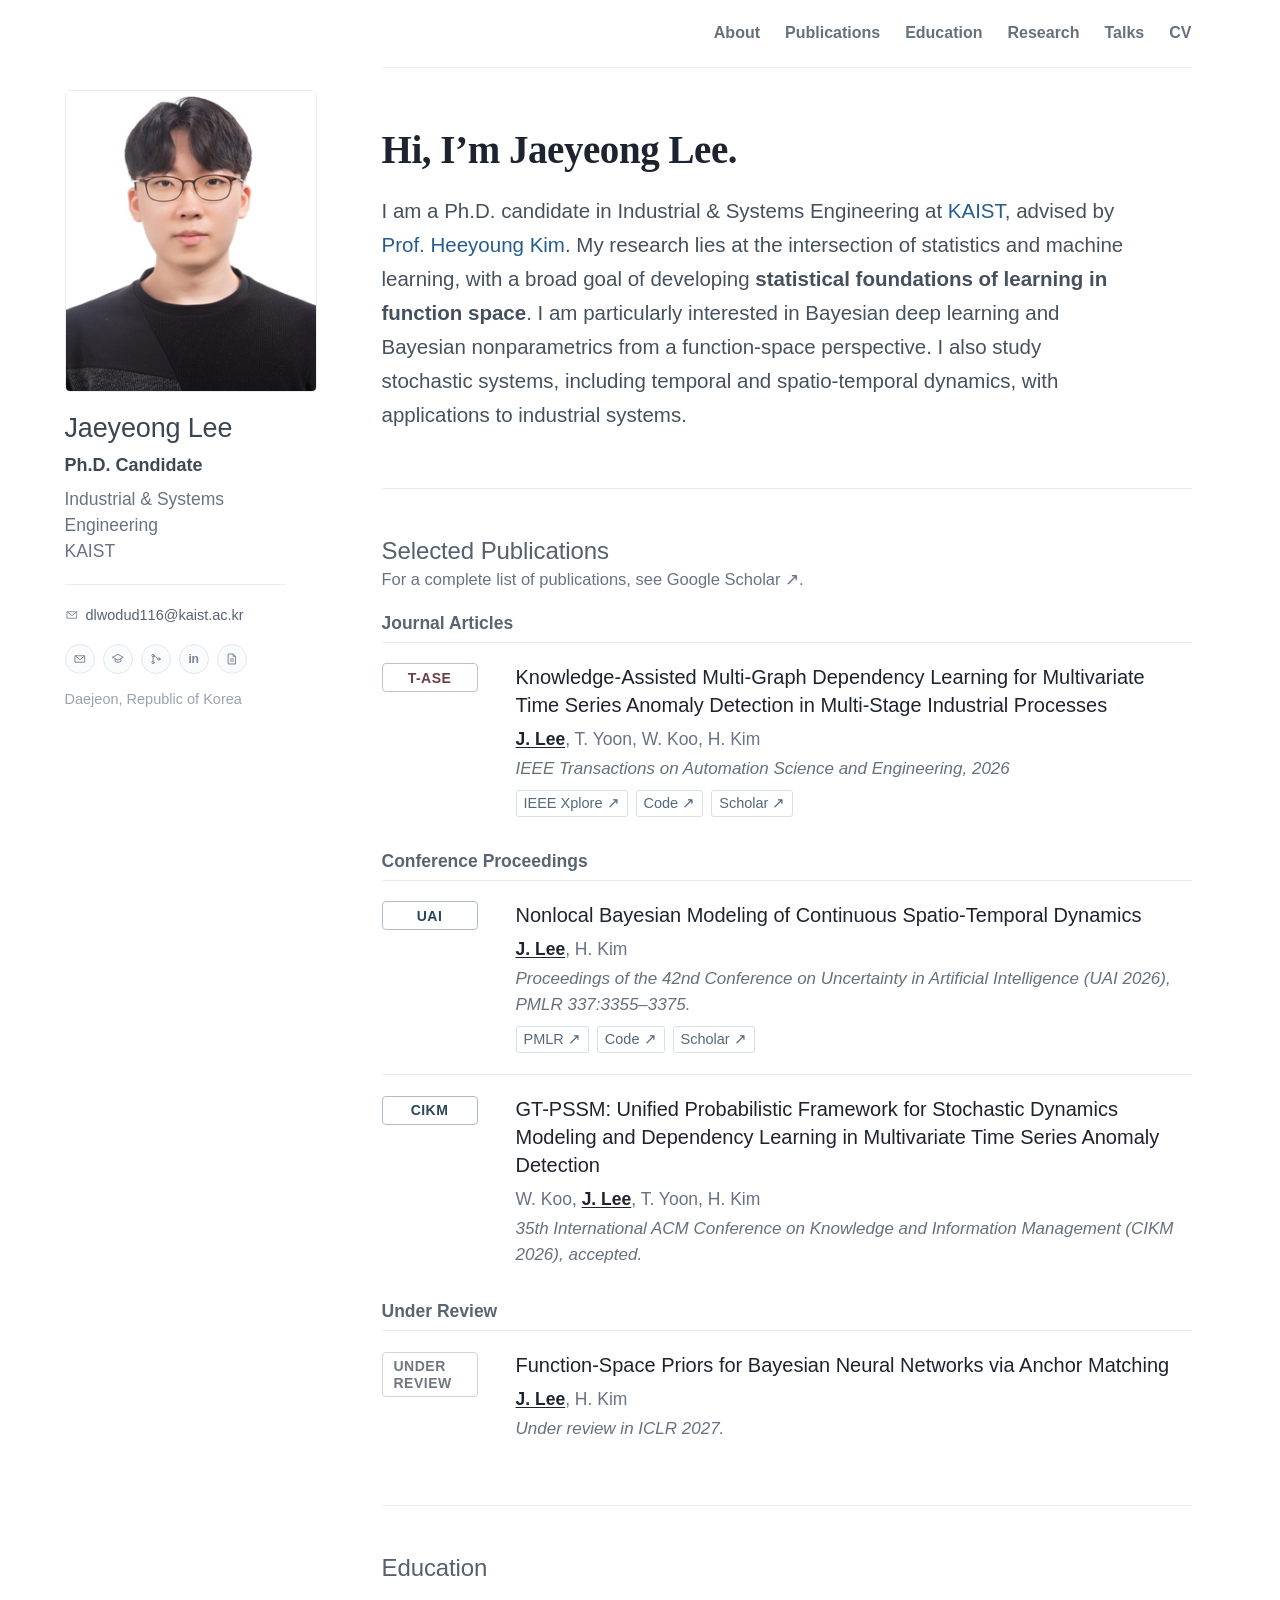
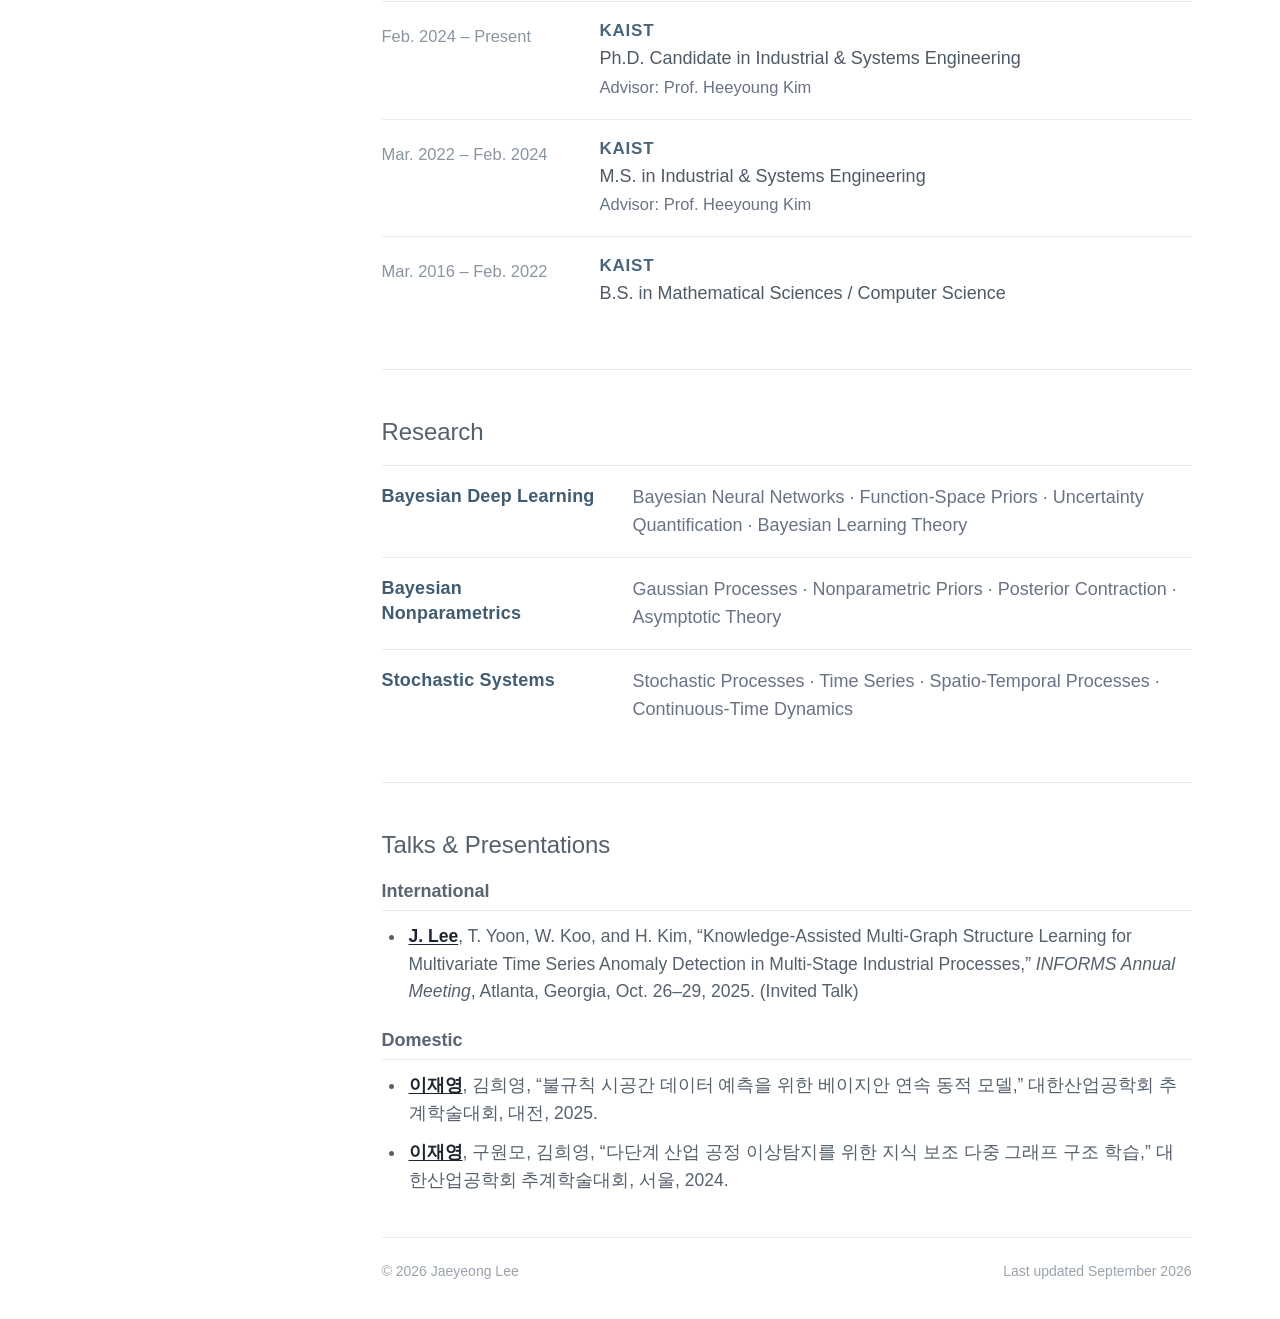
==== commit d645527b: "Clarify ICLR 2027 review status" ====
--- a/index.html
+++ b/index.html
@@ -21,7 +21,7 @@
 <p class="sidebar-note">Daejeon, Republic of Korea</p></aside>
 <main><nav aria-label="Page sections" class="top-nav"><a href="#about">About</a><a href="#publications">Publications</a><a href="#education">Education</a><a href="#research">Research</a><a href="#presentations">Talks</a><a href="cv.html" rel="noreferrer" target="_blank">CV</a></nav>
 <section class="section intro-section" id="about"><h2>Hi, I’m Jaeyeong Lee.</h2><p class="intro">I am a Ph.D. candidate in Industrial &amp; Systems Engineering at <a href="https://www.kaist.ac.kr/en/" rel="noreferrer" style="color: var(--accent);" target="_blank">KAIST</a>, advised by <a href="https://eds.kaist.ac.kr/" rel="noreferrer" style="color: var(--accent);" target="_blank">Prof. Heeyoung Kim</a>. My research lies at the intersection of statistics and machine learning, with a broad goal of developing <strong>statistical foundations of learning in function space</strong>. I am particularly interested in Bayesian deep learning and Bayesian nonparametrics from a function-space perspective. I also study stochastic systems, including temporal and spatio-temporal dynamics, with applications to industrial systems.</p></section>
-<section class="section publications-section" id="publications"><div class="section-heading publication-heading"><div><h2>Selected Publications</h2><div class="scholar-link">For a complete list of publications, see <a href="https://scholar.google.com/citations?user=GwBRBasAAAAJ&amp;hl=en" rel="noreferrer" target="_blank">Google Scholar ↗</a>.</div></div></div><div class="publication-group"><h3 class="publication-group-title">Journal Articles</h3><div class="publication-list"><article class="publication"><div class="publication-label"><span>T-ASE</span></div><div class="publication-content"><h3><a href="https://ieeexplore.ieee.org/document/11614900" rel="noreferrer" target="_blank">Knowledge-Assisted Multi-Graph Dependency Learning for Multivariate Time Series Anomaly Detection in Multi-Stage Industrial Processes</a></h3><p class="authors"><strong>J. Lee</strong>, T. Yoon, W. Koo, H. Kim</p><p class="publication-venue">IEEE Transactions on Automation Science and Engineering, 2026</p><p class="pub-links"><a href="https://ieeexplore.ieee.org/document/11614900" rel="noreferrer" target="_blank">IEEE Xplore ↗</a> <a href="https://github.com/JaeyeongLee1/Knowledge-Assisted-Multi-Graph-Dependency-Learning" rel="noreferrer" target="_blank">Code ↗</a> <a href="https://scholar.google.com/citations?view_op=view_citation&amp;hl=en&amp;user=GwBRBasAAAAJ&amp;citation_for_view=GwBRBasAAAAJ:IjCSPb-OGe4C" rel="noreferrer" target="_blank">Scholar ↗</a></p></div></article></div></div><div class="publication-group"><h3 class="publication-group-title">Conference Proceedings</h3><div class="publication-list"><article class="publication"><div class="publication-label"><span>UAI</span></div><div class="publication-content"><h3><a href="https://proceedings.mlr.press/v337/lee26c.html" rel="noreferrer" target="_blank">Nonlocal Bayesian Modeling of Continuous Spatio-Temporal Dynamics</a></h3><p class="authors"><strong>J. Lee</strong>, H. Kim</p><p class="publication-venue">Proceedings of the 42nd Conference on Uncertainty in Artificial Intelligence (UAI 2026), PMLR 337:3355–3375.</p><p class="pub-links"><a href="https://proceedings.mlr.press/v337/lee26c.html" rel="noreferrer" target="_blank">PMLR ↗</a> <a href="https://github.com/JaeyeongLee1/NLBST" rel="noreferrer" target="_blank">Code ↗</a> <a href="https://scholar.google.com/citations?view_op=view_citation&amp;hl=en&amp;user=GwBRBasAAAAJ&amp;citation_for_view=GwBRBasAAAAJ:d1gkVwhDpl0C" rel="noreferrer" target="_blank">Scholar ↗</a></p></div></article><article class="publication"><div class="publication-label"><span>CIKM</span></div><div class="publication-content"><h3>GT-PSSM: Unified Probabilistic Framework for Stochastic Dynamics Modeling and Dependency Learning in Multivariate Time Series Anomaly Detection</h3><p class="authors">W. Koo, <strong>J. Lee</strong>, T. Yoon, H. Kim</p><p class="publication-venue">35th International ACM Conference on Knowledge and Information Management (CIKM 2026), accepted.</p></div></article></div></div><div class="publication-group"><h3 class="publication-group-title">Under Review</h3><div class="publication-list"><article class="publication"><div class="publication-label"><span>ICLR</span></div><div class="publication-content"><h3>Function-Space Priors for Bayesian Neural Networks via Anchor Matching</h3><p class="authors"><strong>J. Lee</strong>, H. Kim</p><p class="publication-venue">International Conference on Learning Representations (ICLR 2027), under review.</p></div></article></div></div></section>
+<section class="section publications-section" id="publications"><div class="section-heading publication-heading"><div><h2>Selected Publications</h2><div class="scholar-link">For a complete list of publications, see <a href="https://scholar.google.com/citations?user=GwBRBasAAAAJ&amp;hl=en" rel="noreferrer" target="_blank">Google Scholar ↗</a>.</div></div></div><div class="publication-group"><h3 class="publication-group-title">Journal Articles</h3><div class="publication-list"><article class="publication"><div class="publication-label"><span>T-ASE</span></div><div class="publication-content"><h3><a href="https://ieeexplore.ieee.org/document/11614900" rel="noreferrer" target="_blank">Knowledge-Assisted Multi-Graph Dependency Learning for Multivariate Time Series Anomaly Detection in Multi-Stage Industrial Processes</a></h3><p class="authors"><strong>J. Lee</strong>, T. Yoon, W. Koo, H. Kim</p><p class="publication-venue">IEEE Transactions on Automation Science and Engineering, 2026</p><p class="pub-links"><a href="https://ieeexplore.ieee.org/document/11614900" rel="noreferrer" target="_blank">IEEE Xplore ↗</a> <a href="https://github.com/JaeyeongLee1/Knowledge-Assisted-Multi-Graph-Dependency-Learning" rel="noreferrer" target="_blank">Code ↗</a> <a href="https://scholar.google.com/citations?view_op=view_citation&amp;hl=en&amp;user=GwBRBasAAAAJ&amp;citation_for_view=GwBRBasAAAAJ:IjCSPb-OGe4C" rel="noreferrer" target="_blank">Scholar ↗</a></p></div></article></div></div><div class="publication-group"><h3 class="publication-group-title">Conference Proceedings</h3><div class="publication-list"><article class="publication"><div class="publication-label"><span>UAI</span></div><div class="publication-content"><h3><a href="https://proceedings.mlr.press/v337/lee26c.html" rel="noreferrer" target="_blank">Nonlocal Bayesian Modeling of Continuous Spatio-Temporal Dynamics</a></h3><p class="authors"><strong>J. Lee</strong>, H. Kim</p><p class="publication-venue">Proceedings of the 42nd Conference on Uncertainty in Artificial Intelligence (UAI 2026), PMLR 337:3355–3375.</p><p class="pub-links"><a href="https://proceedings.mlr.press/v337/lee26c.html" rel="noreferrer" target="_blank">PMLR ↗</a> <a href="https://github.com/JaeyeongLee1/NLBST" rel="noreferrer" target="_blank">Code ↗</a> <a href="https://scholar.google.com/citations?view_op=view_citation&amp;hl=en&amp;user=GwBRBasAAAAJ&amp;citation_for_view=GwBRBasAAAAJ:d1gkVwhDpl0C" rel="noreferrer" target="_blank">Scholar ↗</a></p></div></article><article class="publication"><div class="publication-label"><span>CIKM</span></div><div class="publication-content"><h3>GT-PSSM: Unified Probabilistic Framework for Stochastic Dynamics Modeling and Dependency Learning in Multivariate Time Series Anomaly Detection</h3><p class="authors">W. Koo, <strong>J. Lee</strong>, T. Yoon, H. Kim</p><p class="publication-venue">35th International ACM Conference on Knowledge and Information Management (CIKM 2026), accepted.</p></div></article></div></div><div class="publication-group"><h3 class="publication-group-title">Under Review</h3><div class="publication-list"><article class="publication"><div class="publication-label"><span>UNDER REVIEW</span></div><div class="publication-content"><h3>Function-Space Priors for Bayesian Neural Networks via Anchor Matching</h3><p class="authors"><strong>J. Lee</strong>, H. Kim</p><p class="publication-venue">Under review in ICLR 2027.</p></div></article></div></div></section>
 <section class="section" id="education"><div class="section-heading"><h2>Education</h2></div><div class="education-list"><article class="education-item"><div class="education-date">Feb. 2024 – Present</div><div><h3>KAIST</h3><p class="education-degree">Ph.D. Candidate in Industrial &amp; Systems Engineering</p><p class="muted">Advisor: Prof. Heeyoung Kim</p></div></article><article class="education-item"><div class="education-date">Mar. 2022 – Feb. 2024</div><div><h3>KAIST</h3><p class="education-degree">M.S. in Industrial &amp; Systems Engineering</p><p class="muted">Advisor: Prof. Heeyoung Kim</p></div></article><article class="education-item"><div class="education-date">Mar. 2016 – Feb. 2022</div><div><h3>KAIST</h3><p class="education-degree">B.S. in Mathematical Sciences / Computer Science</p></div></article></div></section>
 <section class="section" id="research"><div class="section-heading"><h2>Research</h2></div><div class="interest-list"><article><h3>Bayesian Deep Learning</h3><p>Bayesian Neural Networks · Function-Space Priors · Uncertainty Quantification · Bayesian Learning Theory</p></article><article><h3>Bayesian Nonparametrics</h3><p>Gaussian Processes · Nonparametric Priors · Posterior Contraction · Asymptotic Theory</p></article><article><h3>Stochastic Systems</h3><p>Stochastic Processes · Time Series · Spatio-Temporal Processes · Continuous-Time Dynamics</p></article></div></section>
 <section class="section" id="presentations"><div class="section-heading"><h2>Talks &amp; Presentations</h2></div><div class="presentation-group"><h3 class="presentation-group-title">International</h3><ul class="presentation-list"><li><strong>J. Lee</strong>, T. Yoon, W. Koo, and H. Kim, “Knowledge-Assisted Multi-Graph Structure Learning for Multivariate Time Series Anomaly Detection in Multi-Stage Industrial Processes,” <em>INFORMS Annual Meeting</em>, Atlanta, Georgia, Oct. 26–29, 2025. (Invited Talk)</li></ul></div><div class="presentation-group"><h3 class="presentation-group-title">Domestic</h3><ul class="presentation-list"><li><strong>이재영</strong>, 김희영, “불규칙 시공간 데이터 예측을 위한 베이지안 연속 동적 모델,” 대한산업공학회 추계학술대회, 대전, 2025.</li><li><strong>이재영</strong>, 구원모, 김희영, “다단계 산업 공정 이상탐지를 위한 지식 보조 다중 그래프 구조 학습,” 대한산업공학회 추계학술대회, 서울, 2024.</li></ul></div></section>
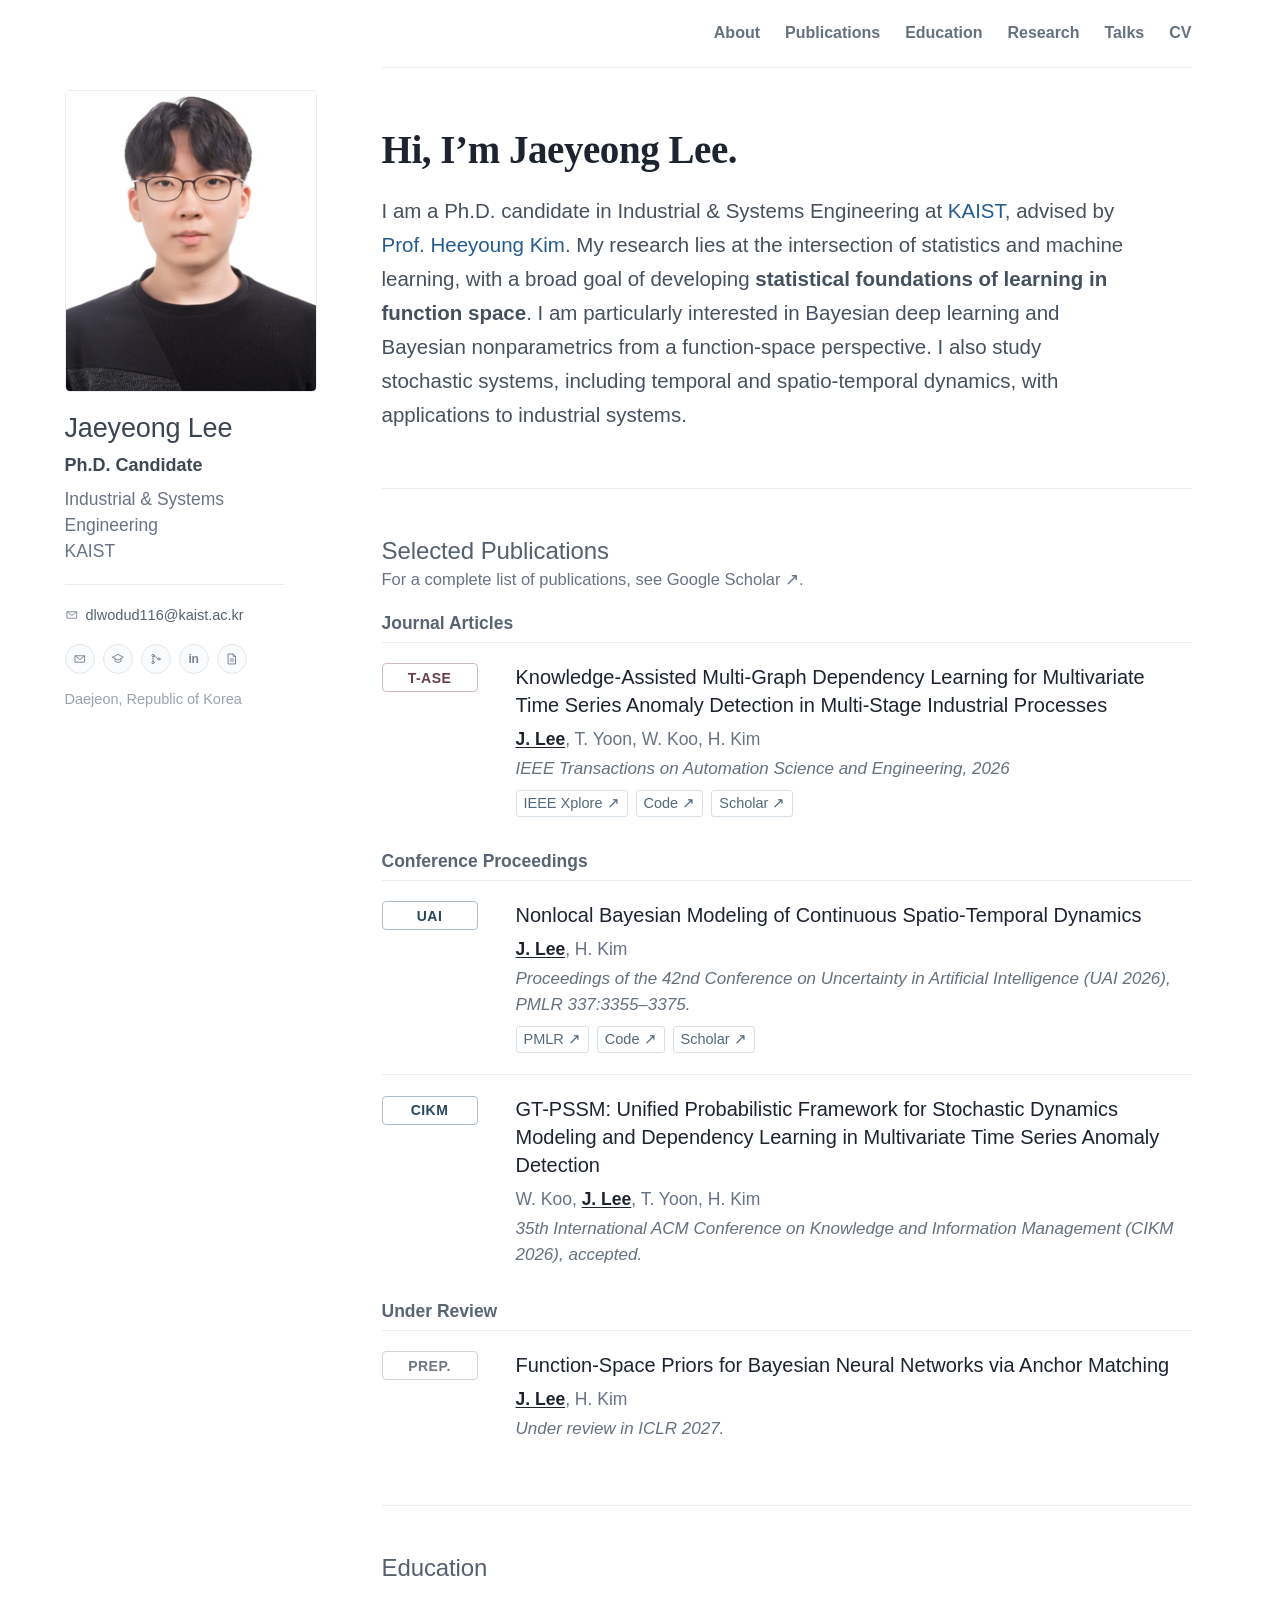
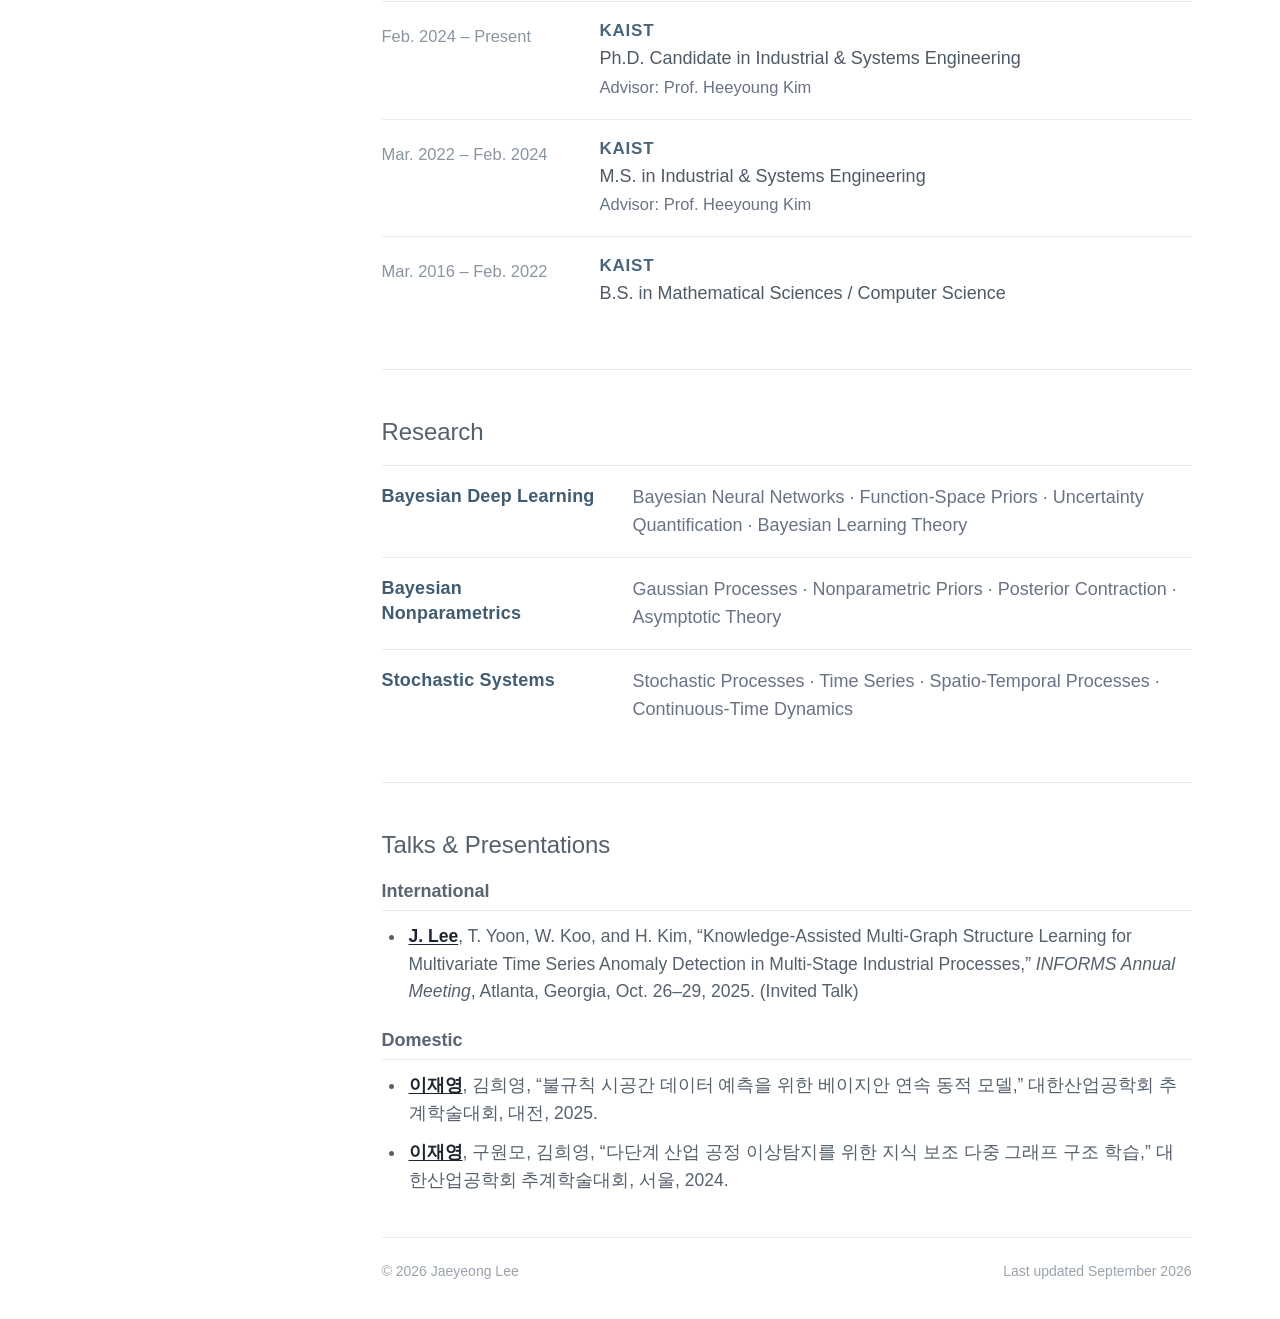
==== commit c29bbd84: "Refine under-review publication badge" ====
--- a/index.html
+++ b/index.html
@@ -21,7 +21,7 @@
 <p class="sidebar-note">Daejeon, Republic of Korea</p></aside>
 <main><nav aria-label="Page sections" class="top-nav"><a href="#about">About</a><a href="#publications">Publications</a><a href="#education">Education</a><a href="#research">Research</a><a href="#presentations">Talks</a><a href="cv.html" rel="noreferrer" target="_blank">CV</a></nav>
 <section class="section intro-section" id="about"><h2>Hi, I’m Jaeyeong Lee.</h2><p class="intro">I am a Ph.D. candidate in Industrial &amp; Systems Engineering at <a href="https://www.kaist.ac.kr/en/" rel="noreferrer" style="color: var(--accent);" target="_blank">KAIST</a>, advised by <a href="https://eds.kaist.ac.kr/" rel="noreferrer" style="color: var(--accent);" target="_blank">Prof. Heeyoung Kim</a>. My research lies at the intersection of statistics and machine learning, with a broad goal of developing <strong>statistical foundations of learning in function space</strong>. I am particularly interested in Bayesian deep learning and Bayesian nonparametrics from a function-space perspective. I also study stochastic systems, including temporal and spatio-temporal dynamics, with applications to industrial systems.</p></section>
-<section class="section publications-section" id="publications"><div class="section-heading publication-heading"><div><h2>Selected Publications</h2><div class="scholar-link">For a complete list of publications, see <a href="https://scholar.google.com/citations?user=GwBRBasAAAAJ&amp;hl=en" rel="noreferrer" target="_blank">Google Scholar ↗</a>.</div></div></div><div class="publication-group"><h3 class="publication-group-title">Journal Articles</h3><div class="publication-list"><article class="publication"><div class="publication-label"><span>T-ASE</span></div><div class="publication-content"><h3><a href="https://ieeexplore.ieee.org/document/11614900" rel="noreferrer" target="_blank">Knowledge-Assisted Multi-Graph Dependency Learning for Multivariate Time Series Anomaly Detection in Multi-Stage Industrial Processes</a></h3><p class="authors"><strong>J. Lee</strong>, T. Yoon, W. Koo, H. Kim</p><p class="publication-venue">IEEE Transactions on Automation Science and Engineering, 2026</p><p class="pub-links"><a href="https://ieeexplore.ieee.org/document/11614900" rel="noreferrer" target="_blank">IEEE Xplore ↗</a> <a href="https://github.com/JaeyeongLee1/Knowledge-Assisted-Multi-Graph-Dependency-Learning" rel="noreferrer" target="_blank">Code ↗</a> <a href="https://scholar.google.com/citations?view_op=view_citation&amp;hl=en&amp;user=GwBRBasAAAAJ&amp;citation_for_view=GwBRBasAAAAJ:IjCSPb-OGe4C" rel="noreferrer" target="_blank">Scholar ↗</a></p></div></article></div></div><div class="publication-group"><h3 class="publication-group-title">Conference Proceedings</h3><div class="publication-list"><article class="publication"><div class="publication-label"><span>UAI</span></div><div class="publication-content"><h3><a href="https://proceedings.mlr.press/v337/lee26c.html" rel="noreferrer" target="_blank">Nonlocal Bayesian Modeling of Continuous Spatio-Temporal Dynamics</a></h3><p class="authors"><strong>J. Lee</strong>, H. Kim</p><p class="publication-venue">Proceedings of the 42nd Conference on Uncertainty in Artificial Intelligence (UAI 2026), PMLR 337:3355–3375.</p><p class="pub-links"><a href="https://proceedings.mlr.press/v337/lee26c.html" rel="noreferrer" target="_blank">PMLR ↗</a> <a href="https://github.com/JaeyeongLee1/NLBST" rel="noreferrer" target="_blank">Code ↗</a> <a href="https://scholar.google.com/citations?view_op=view_citation&amp;hl=en&amp;user=GwBRBasAAAAJ&amp;citation_for_view=GwBRBasAAAAJ:d1gkVwhDpl0C" rel="noreferrer" target="_blank">Scholar ↗</a></p></div></article><article class="publication"><div class="publication-label"><span>CIKM</span></div><div class="publication-content"><h3>GT-PSSM: Unified Probabilistic Framework for Stochastic Dynamics Modeling and Dependency Learning in Multivariate Time Series Anomaly Detection</h3><p class="authors">W. Koo, <strong>J. Lee</strong>, T. Yoon, H. Kim</p><p class="publication-venue">35th International ACM Conference on Knowledge and Information Management (CIKM 2026), accepted.</p></div></article></div></div><div class="publication-group"><h3 class="publication-group-title">Under Review</h3><div class="publication-list"><article class="publication"><div class="publication-label"><span>UNDER REVIEW</span></div><div class="publication-content"><h3>Function-Space Priors for Bayesian Neural Networks via Anchor Matching</h3><p class="authors"><strong>J. Lee</strong>, H. Kim</p><p class="publication-venue">Under review in ICLR 2027.</p></div></article></div></div></section>
+<section class="section publications-section" id="publications"><div class="section-heading publication-heading"><div><h2>Selected Publications</h2><div class="scholar-link">For a complete list of publications, see <a href="https://scholar.google.com/citations?user=GwBRBasAAAAJ&amp;hl=en" rel="noreferrer" target="_blank">Google Scholar ↗</a>.</div></div></div><div class="publication-group"><h3 class="publication-group-title">Journal Articles</h3><div class="publication-list"><article class="publication"><div class="publication-label"><span>T-ASE</span></div><div class="publication-content"><h3><a href="https://ieeexplore.ieee.org/document/11614900" rel="noreferrer" target="_blank">Knowledge-Assisted Multi-Graph Dependency Learning for Multivariate Time Series Anomaly Detection in Multi-Stage Industrial Processes</a></h3><p class="authors"><strong>J. Lee</strong>, T. Yoon, W. Koo, H. Kim</p><p class="publication-venue">IEEE Transactions on Automation Science and Engineering, 2026</p><p class="pub-links"><a href="https://ieeexplore.ieee.org/document/11614900" rel="noreferrer" target="_blank">IEEE Xplore ↗</a> <a href="https://github.com/JaeyeongLee1/Knowledge-Assisted-Multi-Graph-Dependency-Learning" rel="noreferrer" target="_blank">Code ↗</a> <a href="https://scholar.google.com/citations?view_op=view_citation&amp;hl=en&amp;user=GwBRBasAAAAJ&amp;citation_for_view=GwBRBasAAAAJ:IjCSPb-OGe4C" rel="noreferrer" target="_blank">Scholar ↗</a></p></div></article></div></div><div class="publication-group"><h3 class="publication-group-title">Conference Proceedings</h3><div class="publication-list"><article class="publication"><div class="publication-label"><span>UAI</span></div><div class="publication-content"><h3><a href="https://proceedings.mlr.press/v337/lee26c.html" rel="noreferrer" target="_blank">Nonlocal Bayesian Modeling of Continuous Spatio-Temporal Dynamics</a></h3><p class="authors"><strong>J. Lee</strong>, H. Kim</p><p class="publication-venue">Proceedings of the 42nd Conference on Uncertainty in Artificial Intelligence (UAI 2026), PMLR 337:3355–3375.</p><p class="pub-links"><a href="https://proceedings.mlr.press/v337/lee26c.html" rel="noreferrer" target="_blank">PMLR ↗</a> <a href="https://github.com/JaeyeongLee1/NLBST" rel="noreferrer" target="_blank">Code ↗</a> <a href="https://scholar.google.com/citations?view_op=view_citation&amp;hl=en&amp;user=GwBRBasAAAAJ&amp;citation_for_view=GwBRBasAAAAJ:d1gkVwhDpl0C" rel="noreferrer" target="_blank">Scholar ↗</a></p></div></article><article class="publication"><div class="publication-label"><span>CIKM</span></div><div class="publication-content"><h3>GT-PSSM: Unified Probabilistic Framework for Stochastic Dynamics Modeling and Dependency Learning in Multivariate Time Series Anomaly Detection</h3><p class="authors">W. Koo, <strong>J. Lee</strong>, T. Yoon, H. Kim</p><p class="publication-venue">35th International ACM Conference on Knowledge and Information Management (CIKM 2026), accepted.</p></div></article></div></div><div class="publication-group"><h3 class="publication-group-title">Under Review</h3><div class="publication-list"><article class="publication"><div class="publication-label"><span class="prep-label">PREP.</span></div><div class="publication-content"><h3>Function-Space Priors for Bayesian Neural Networks via Anchor Matching</h3><p class="authors"><strong>J. Lee</strong>, H. Kim</p><p class="publication-venue">Under review in ICLR 2027.</p></div></article></div></div></section>
 <section class="section" id="education"><div class="section-heading"><h2>Education</h2></div><div class="education-list"><article class="education-item"><div class="education-date">Feb. 2024 – Present</div><div><h3>KAIST</h3><p class="education-degree">Ph.D. Candidate in Industrial &amp; Systems Engineering</p><p class="muted">Advisor: Prof. Heeyoung Kim</p></div></article><article class="education-item"><div class="education-date">Mar. 2022 – Feb. 2024</div><div><h3>KAIST</h3><p class="education-degree">M.S. in Industrial &amp; Systems Engineering</p><p class="muted">Advisor: Prof. Heeyoung Kim</p></div></article><article class="education-item"><div class="education-date">Mar. 2016 – Feb. 2022</div><div><h3>KAIST</h3><p class="education-degree">B.S. in Mathematical Sciences / Computer Science</p></div></article></div></section>
 <section class="section" id="research"><div class="section-heading"><h2>Research</h2></div><div class="interest-list"><article><h3>Bayesian Deep Learning</h3><p>Bayesian Neural Networks · Function-Space Priors · Uncertainty Quantification · Bayesian Learning Theory</p></article><article><h3>Bayesian Nonparametrics</h3><p>Gaussian Processes · Nonparametric Priors · Posterior Contraction · Asymptotic Theory</p></article><article><h3>Stochastic Systems</h3><p>Stochastic Processes · Time Series · Spatio-Temporal Processes · Continuous-Time Dynamics</p></article></div></section>
 <section class="section" id="presentations"><div class="section-heading"><h2>Talks &amp; Presentations</h2></div><div class="presentation-group"><h3 class="presentation-group-title">International</h3><ul class="presentation-list"><li><strong>J. Lee</strong>, T. Yoon, W. Koo, and H. Kim, “Knowledge-Assisted Multi-Graph Structure Learning for Multivariate Time Series Anomaly Detection in Multi-Stage Industrial Processes,” <em>INFORMS Annual Meeting</em>, Atlanta, Georgia, Oct. 26–29, 2025. (Invited Talk)</li></ul></div><div class="presentation-group"><h3 class="presentation-group-title">Domestic</h3><ul class="presentation-list"><li><strong>이재영</strong>, 김희영, “불규칙 시공간 데이터 예측을 위한 베이지안 연속 동적 모델,” 대한산업공학회 추계학술대회, 대전, 2025.</li><li><strong>이재영</strong>, 구원모, 김희영, “다단계 산업 공정 이상탐지를 위한 지식 보조 다중 그래프 구조 학습,” 대한산업공학회 추계학술대회, 서울, 2024.</li></ul></div></section>
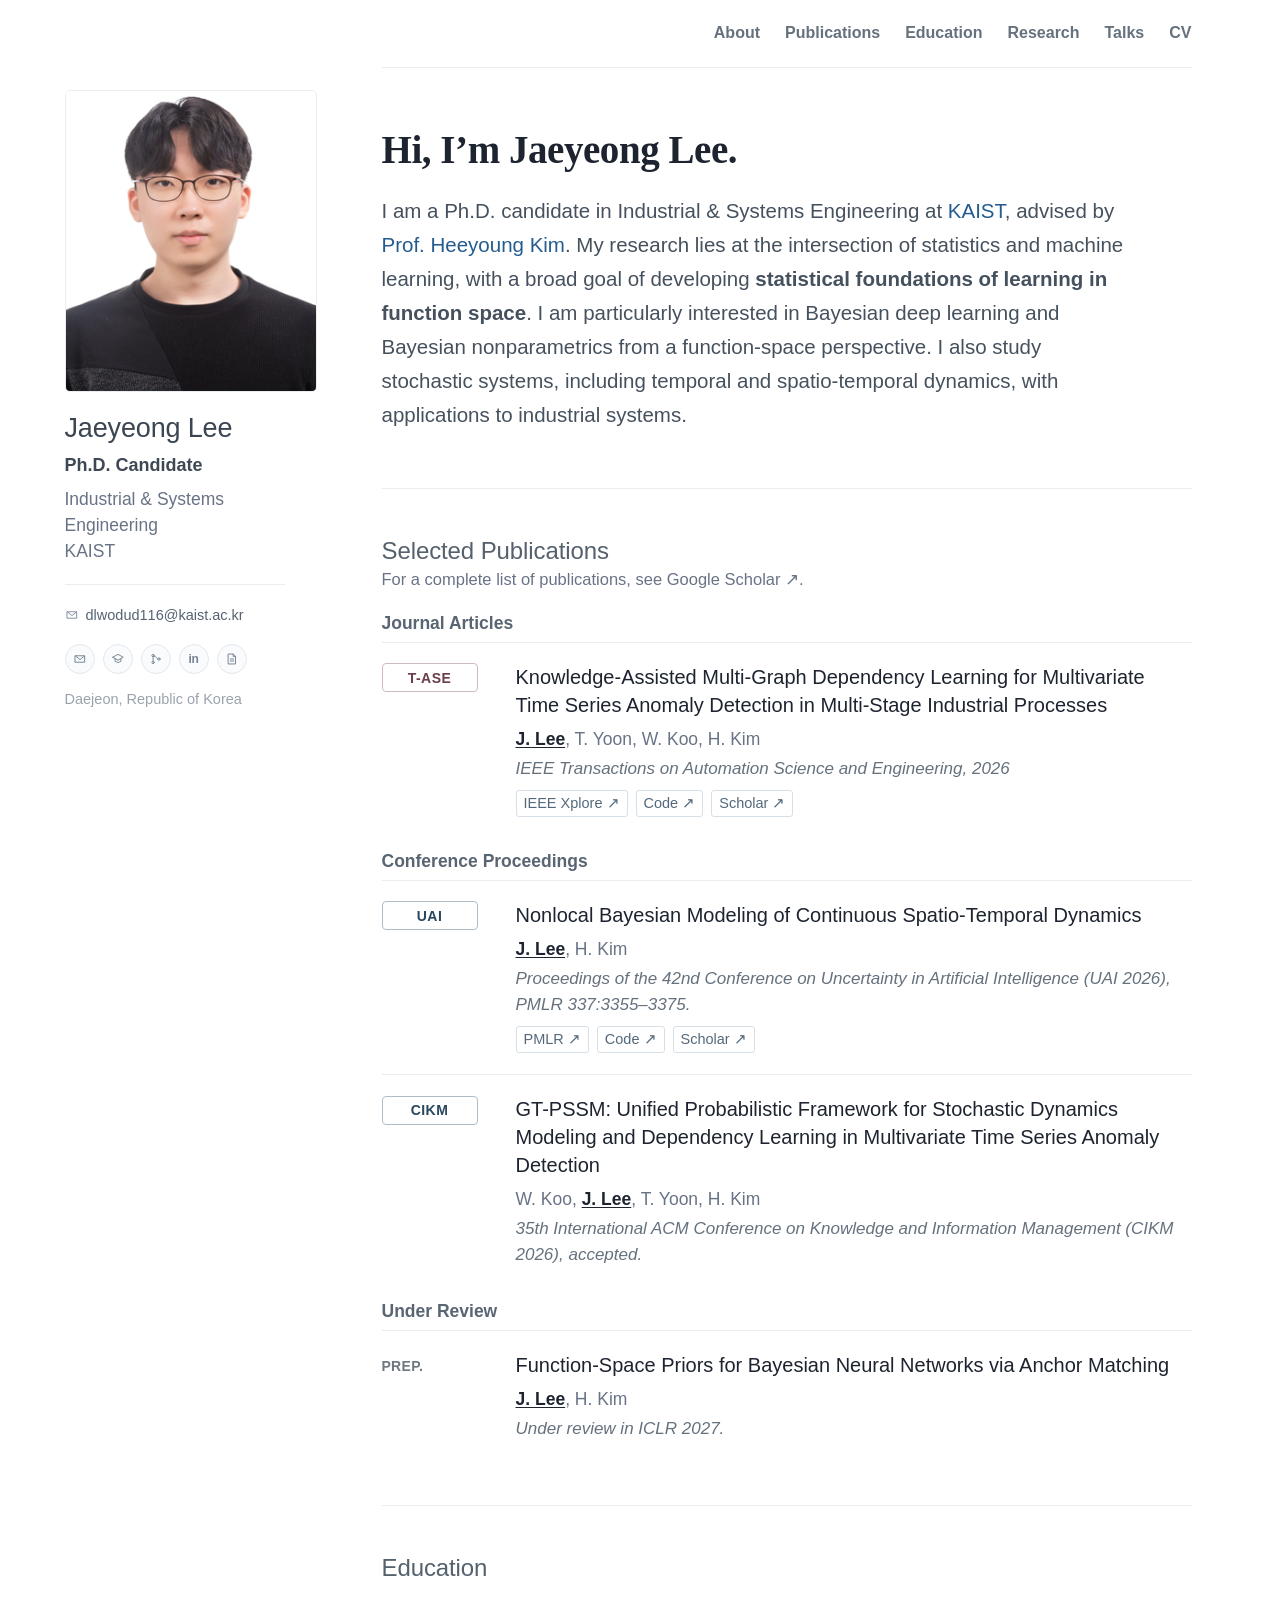
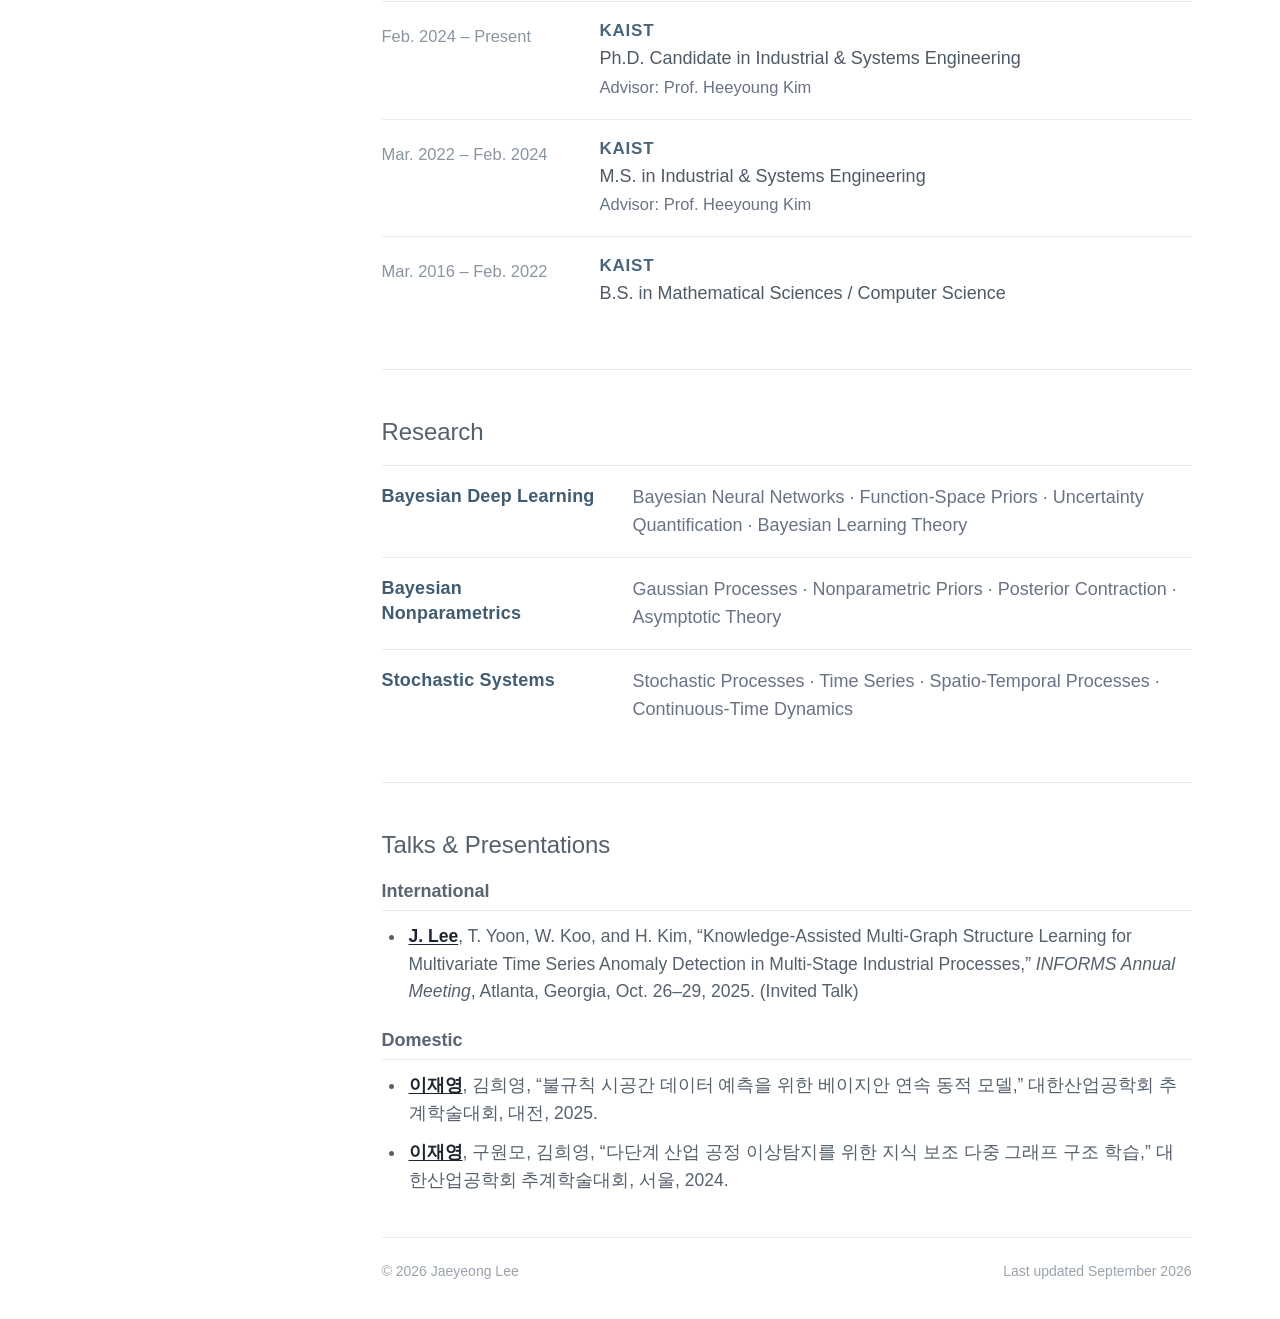
==== commit 90d01c97: "Center PREP marker in label column" ====
--- a/index.html
+++ b/index.html
@@ -21,7 +21,7 @@
 <p class="sidebar-note">Daejeon, Republic of Korea</p></aside>
 <main><nav aria-label="Page sections" class="top-nav"><a href="#about">About</a><a href="#publications">Publications</a><a href="#education">Education</a><a href="#research">Research</a><a href="#presentations">Talks</a><a href="cv.html" rel="noreferrer" target="_blank">CV</a></nav>
 <section class="section intro-section" id="about"><h2>Hi, I’m Jaeyeong Lee.</h2><p class="intro">I am a Ph.D. candidate in Industrial &amp; Systems Engineering at <a href="https://www.kaist.ac.kr/en/" rel="noreferrer" style="color: var(--accent);" target="_blank">KAIST</a>, advised by <a href="https://eds.kaist.ac.kr/" rel="noreferrer" style="color: var(--accent);" target="_blank">Prof. Heeyoung Kim</a>. My research lies at the intersection of statistics and machine learning, with a broad goal of developing <strong>statistical foundations of learning in function space</strong>. I am particularly interested in Bayesian deep learning and Bayesian nonparametrics from a function-space perspective. I also study stochastic systems, including temporal and spatio-temporal dynamics, with applications to industrial systems.</p></section>
-<section class="section publications-section" id="publications"><div class="section-heading publication-heading"><div><h2>Selected Publications</h2><div class="scholar-link">For a complete list of publications, see <a href="https://scholar.google.com/citations?user=GwBRBasAAAAJ&amp;hl=en" rel="noreferrer" target="_blank">Google Scholar ↗</a>.</div></div></div><div class="publication-group"><h3 class="publication-group-title">Journal Articles</h3><div class="publication-list"><article class="publication"><div class="publication-label"><span>T-ASE</span></div><div class="publication-content"><h3><a href="https://ieeexplore.ieee.org/document/11614900" rel="noreferrer" target="_blank">Knowledge-Assisted Multi-Graph Dependency Learning for Multivariate Time Series Anomaly Detection in Multi-Stage Industrial Processes</a></h3><p class="authors"><strong>J. Lee</strong>, T. Yoon, W. Koo, H. Kim</p><p class="publication-venue">IEEE Transactions on Automation Science and Engineering, 2026</p><p class="pub-links"><a href="https://ieeexplore.ieee.org/document/11614900" rel="noreferrer" target="_blank">IEEE Xplore ↗</a> <a href="https://github.com/JaeyeongLee1/Knowledge-Assisted-Multi-Graph-Dependency-Learning" rel="noreferrer" target="_blank">Code ↗</a> <a href="https://scholar.google.com/citations?view_op=view_citation&amp;hl=en&amp;user=GwBRBasAAAAJ&amp;citation_for_view=GwBRBasAAAAJ:IjCSPb-OGe4C" rel="noreferrer" target="_blank">Scholar ↗</a></p></div></article></div></div><div class="publication-group"><h3 class="publication-group-title">Conference Proceedings</h3><div class="publication-list"><article class="publication"><div class="publication-label"><span>UAI</span></div><div class="publication-content"><h3><a href="https://proceedings.mlr.press/v337/lee26c.html" rel="noreferrer" target="_blank">Nonlocal Bayesian Modeling of Continuous Spatio-Temporal Dynamics</a></h3><p class="authors"><strong>J. Lee</strong>, H. Kim</p><p class="publication-venue">Proceedings of the 42nd Conference on Uncertainty in Artificial Intelligence (UAI 2026), PMLR 337:3355–3375.</p><p class="pub-links"><a href="https://proceedings.mlr.press/v337/lee26c.html" rel="noreferrer" target="_blank">PMLR ↗</a> <a href="https://github.com/JaeyeongLee1/NLBST" rel="noreferrer" target="_blank">Code ↗</a> <a href="https://scholar.google.com/citations?view_op=view_citation&amp;hl=en&amp;user=GwBRBasAAAAJ&amp;citation_for_view=GwBRBasAAAAJ:d1gkVwhDpl0C" rel="noreferrer" target="_blank">Scholar ↗</a></p></div></article><article class="publication"><div class="publication-label"><span>CIKM</span></div><div class="publication-content"><h3>GT-PSSM: Unified Probabilistic Framework for Stochastic Dynamics Modeling and Dependency Learning in Multivariate Time Series Anomaly Detection</h3><p class="authors">W. Koo, <strong>J. Lee</strong>, T. Yoon, H. Kim</p><p class="publication-venue">35th International ACM Conference on Knowledge and Information Management (CIKM 2026), accepted.</p></div></article></div></div><div class="publication-group"><h3 class="publication-group-title">Under Review</h3><div class="publication-list"><article class="publication"><div class="publication-label"><span class="prep-label">PREP.</span></div><div class="publication-content"><h3>Function-Space Priors for Bayesian Neural Networks via Anchor Matching</h3><p class="authors"><strong>J. Lee</strong>, H. Kim</p><p class="publication-venue">Under review in ICLR 2027.</p></div></article></div></div></section>
+<section class="section publications-section" id="publications"><div class="section-heading publication-heading"><div><h2>Selected Publications</h2><div class="scholar-link">For a complete list of publications, see <a href="https://scholar.google.com/citations?user=GwBRBasAAAAJ&amp;hl=en" rel="noreferrer" target="_blank">Google Scholar ↗</a>.</div></div></div><div class="publication-group"><h3 class="publication-group-title">Journal Articles</h3><div class="publication-list"><article class="publication"><div class="publication-label"><span>T-ASE</span></div><div class="publication-content"><h3><a href="https://ieeexplore.ieee.org/document/11614900" rel="noreferrer" target="_blank">Knowledge-Assisted Multi-Graph Dependency Learning for Multivariate Time Series Anomaly Detection in Multi-Stage Industrial Processes</a></h3><p class="authors"><strong>J. Lee</strong>, T. Yoon, W. Koo, H. Kim</p><p class="publication-venue">IEEE Transactions on Automation Science and Engineering, 2026</p><p class="pub-links"><a href="https://ieeexplore.ieee.org/document/11614900" rel="noreferrer" target="_blank">IEEE Xplore ↗</a> <a href="https://github.com/JaeyeongLee1/Knowledge-Assisted-Multi-Graph-Dependency-Learning" rel="noreferrer" target="_blank">Code ↗</a> <a href="https://scholar.google.com/citations?view_op=view_citation&amp;hl=en&amp;user=GwBRBasAAAAJ&amp;citation_for_view=GwBRBasAAAAJ:IjCSPb-OGe4C" rel="noreferrer" target="_blank">Scholar ↗</a></p></div></article></div></div><div class="publication-group"><h3 class="publication-group-title">Conference Proceedings</h3><div class="publication-list"><article class="publication"><div class="publication-label"><span>UAI</span></div><div class="publication-content"><h3><a href="https://proceedings.mlr.press/v337/lee26c.html" rel="noreferrer" target="_blank">Nonlocal Bayesian Modeling of Continuous Spatio-Temporal Dynamics</a></h3><p class="authors"><strong>J. Lee</strong>, H. Kim</p><p class="publication-venue">Proceedings of the 42nd Conference on Uncertainty in Artificial Intelligence (UAI 2026), PMLR 337:3355–3375.</p><p class="pub-links"><a href="https://proceedings.mlr.press/v337/lee26c.html" rel="noreferrer" target="_blank">PMLR ↗</a> <a href="https://github.com/JaeyeongLee1/NLBST" rel="noreferrer" target="_blank">Code ↗</a> <a href="https://scholar.google.com/citations?view_op=view_citation&amp;hl=en&amp;user=GwBRBasAAAAJ&amp;citation_for_view=GwBRBasAAAAJ:d1gkVwhDpl0C" rel="noreferrer" target="_blank">Scholar ↗</a></p></div></article><article class="publication"><div class="publication-label"><span>CIKM</span></div><div class="publication-content"><h3>GT-PSSM: Unified Probabilistic Framework for Stochastic Dynamics Modeling and Dependency Learning in Multivariate Time Series Anomaly Detection</h3><p class="authors">W. Koo, <strong>J. Lee</strong>, T. Yoon, H. Kim</p><p class="publication-venue">35th International ACM Conference on Knowledge and Information Management (CIKM 2026), accepted.</p></div></article></div></div><div class="publication-group"><h3 class="publication-group-title">Under Review</h3><div class="publication-list"><article class="publication"><div class="publication-label prep-label-wrap"><span class="prep-label">PREP.</span></div><div class="publication-content"><h3>Function-Space Priors for Bayesian Neural Networks via Anchor Matching</h3><p class="authors"><strong>J. Lee</strong>, H. Kim</p><p class="publication-venue">Under review in ICLR 2027.</p></div></article></div></div></section>
 <section class="section" id="education"><div class="section-heading"><h2>Education</h2></div><div class="education-list"><article class="education-item"><div class="education-date">Feb. 2024 – Present</div><div><h3>KAIST</h3><p class="education-degree">Ph.D. Candidate in Industrial &amp; Systems Engineering</p><p class="muted">Advisor: Prof. Heeyoung Kim</p></div></article><article class="education-item"><div class="education-date">Mar. 2022 – Feb. 2024</div><div><h3>KAIST</h3><p class="education-degree">M.S. in Industrial &amp; Systems Engineering</p><p class="muted">Advisor: Prof. Heeyoung Kim</p></div></article><article class="education-item"><div class="education-date">Mar. 2016 – Feb. 2022</div><div><h3>KAIST</h3><p class="education-degree">B.S. in Mathematical Sciences / Computer Science</p></div></article></div></section>
 <section class="section" id="research"><div class="section-heading"><h2>Research</h2></div><div class="interest-list"><article><h3>Bayesian Deep Learning</h3><p>Bayesian Neural Networks · Function-Space Priors · Uncertainty Quantification · Bayesian Learning Theory</p></article><article><h3>Bayesian Nonparametrics</h3><p>Gaussian Processes · Nonparametric Priors · Posterior Contraction · Asymptotic Theory</p></article><article><h3>Stochastic Systems</h3><p>Stochastic Processes · Time Series · Spatio-Temporal Processes · Continuous-Time Dynamics</p></article></div></section>
 <section class="section" id="presentations"><div class="section-heading"><h2>Talks &amp; Presentations</h2></div><div class="presentation-group"><h3 class="presentation-group-title">International</h3><ul class="presentation-list"><li><strong>J. Lee</strong>, T. Yoon, W. Koo, and H. Kim, “Knowledge-Assisted Multi-Graph Structure Learning for Multivariate Time Series Anomaly Detection in Multi-Stage Industrial Processes,” <em>INFORMS Annual Meeting</em>, Atlanta, Georgia, Oct. 26–29, 2025. (Invited Talk)</li></ul></div><div class="presentation-group"><h3 class="presentation-group-title">Domestic</h3><ul class="presentation-list"><li><strong>이재영</strong>, 김희영, “불규칙 시공간 데이터 예측을 위한 베이지안 연속 동적 모델,” 대한산업공학회 추계학술대회, 대전, 2025.</li><li><strong>이재영</strong>, 구원모, 김희영, “다단계 산업 공정 이상탐지를 위한 지식 보조 다중 그래프 구조 학습,” 대한산업공학회 추계학술대회, 서울, 2024.</li></ul></div></section>
--- a/style.css
+++ b/style.css
@@ -756,3 +756,23 @@
     gap: 3px;
   }
 }
+
+
+
+
+/* Quiet status marker for manuscripts not yet accepted. */
+.publications-section .publication-label span.prep-label {
+  width: auto;
+  min-height: 0;
+  padding: 0;
+  border: none !important;
+  border-radius: 0;
+  background: transparent !important;
+  box-shadow: none !important;
+  color: #5b6268;
+  font-size: 13px;
+  line-height: 1.4;
+  font-weight: 600;
+  letter-spacing: 0.02em;
+  justify-content: center;
+}
